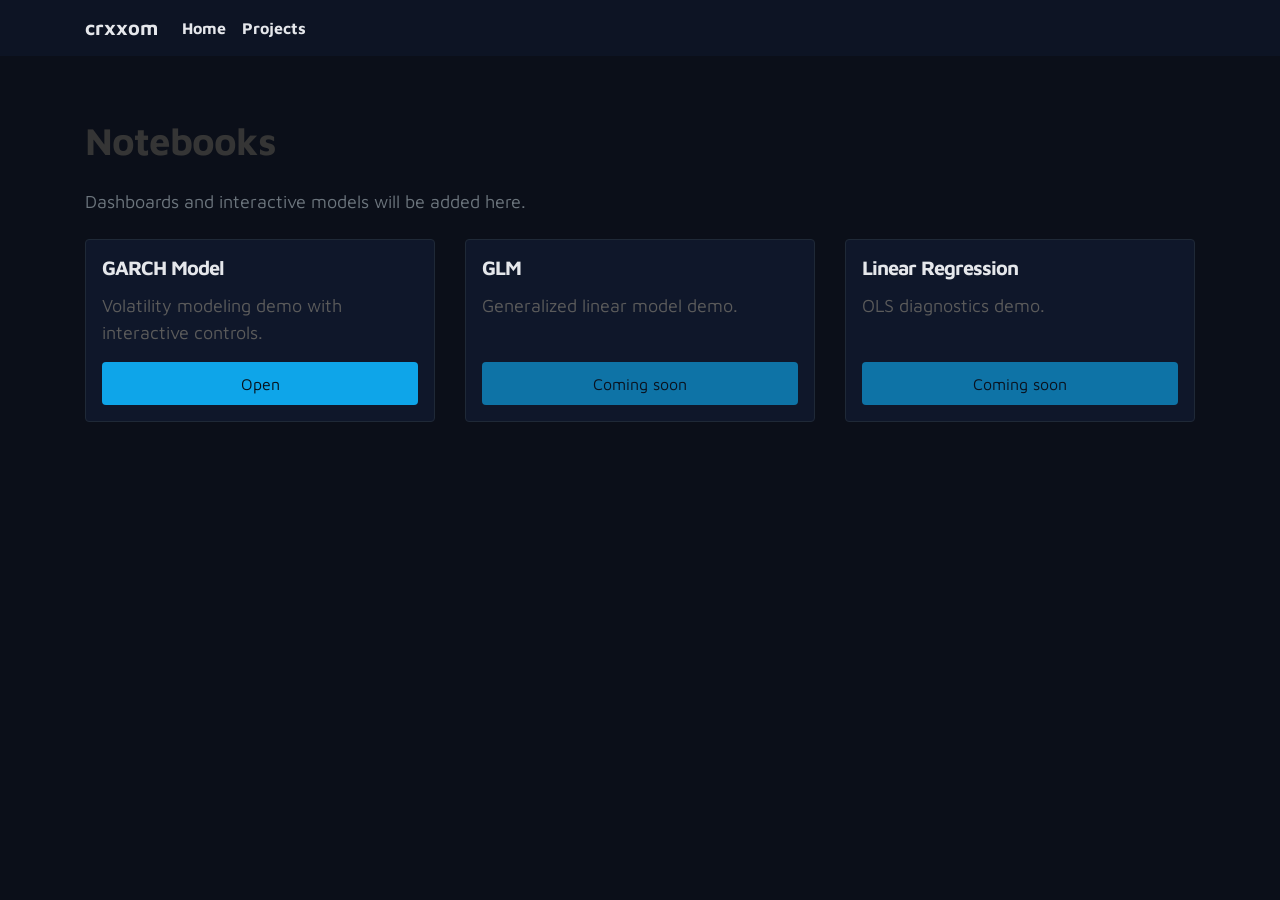
==== notebooks.html @ f7be53cf "update" ====
<!doctype html>
<html lang="en">
  <head>
    <meta charset="utf-8" />
    <meta name="viewport" content="width=device-width, initial-scale=1" />
    <title>Notebooks — Jadon</title>
    <link rel="stylesheet" href="./css/bootstrap.min.css" />
    <link rel="stylesheet" href="./css/unicons.css" />
    <link rel="stylesheet" href="./css/tooplate-style.css" />
    <style>
      :root { --accent: #0ea5e9; --space-1: .75rem; --space-2: 1.25rem; --space-3: 2rem; }
      body { background: #0b0f19; color: #e5e7eb; }
      .navbar { background: rgba(15, 23, 42, 0.7); backdrop-filter: blur(8px); }
      .nav-link, .navbar-brand { color: #e5e7eb !important; }
      .nav-link:hover { color: var(--accent) !important; }
      .btn-accent { background: var(--accent); color: #081018; border: 0; }
      .btn-accent:hover { background: #0284c7; color: #e5e7eb; }
      .btn { padding: 0.6rem 1.1rem; }
      .btn + .btn { margin-left: var(--space-1); }
      .hero { padding: 7rem 0 4rem; }
      .section { padding: 3rem 0; }
      .card { background: #0f172a; border: 1px solid #1f2937; }
      a { text-decoration: none; }
    </style>
  </head>
  <body>
    <nav class="navbar navbar-expand-lg fixed-top">
      <div class="container">
        <a class="navbar-brand" href="./index.html">crxxom</a>
        <button class="navbar-toggler" type="button" data-bs-toggle="collapse" data-bs-target="#nav">
          <span class="navbar-toggler-icon"></span>
        </button>
        <div class="collapse navbar-collapse" id="nav">
          <ul class="navbar-nav ms-auto">
            <li class="nav-item"><a class="nav-link" href="./index.html">Home</a></li>
            <li class="nav-item"><a class="nav-link" href="./projects.html">Projects</a></li>
            <!-- <li class="nav-item"><a class="nav-link" href="./notebooks.html">Notebooks</a></li> -->
          </ul>
        </div>
      </div>
    </nav>

    <main class="container">
      <section class="hero section">
        <h2 class="fw-semibold mb-4">Notebooks</h2>
        <p class="text-secondary mb-4">Dashboards and interactive models will be added here.</p>
        <div class="row g-5">
          <div class="col-12 col-md-6 col-lg-4">
            <div class="card h-100 p-3 d-flex flex-column">
              <h5 class="card-title">GARCH Model</h5>
              <p class="card-text">Volatility modeling demo with interactive controls.</p>
              <a class="btn btn-accent mt-auto" href="./notebooks/garch.html">Open</a>
            </div>
          </div>
          <div class="col-12 col-md-6 col-lg-4">
            <div class="card h-100 p-3 d-flex flex-column">
              <h5 class="card-title">GLM</h5>
              <p class="card-text">Generalized linear model demo.</p>
              <a class="btn btn-accent mt-auto disabled" href="#" tabindex="-1" aria-disabled="true">Coming soon</a>
            </div>
          </div>
          <div class="col-12 col-md-6 col-lg-4">
            <div class="card h-100 p-3 d-flex flex-column">
              <h5 class="card-title">Linear Regression</h5>
              <p class="card-text">OLS diagnostics demo.</p>
              <a class="btn btn-accent mt-auto disabled" href="#" tabindex="-1" aria-disabled="true">Coming soon</a>
            </div>
          </div>
        </div>
      </section>
    </main>

    <!-- <footer class="py-4 mt-5" style="color:#9ca3af;border-top:1px solid #1f2937;">
      <div class="container d-flex justify-content-between align-items-center">
        <span>© 2026</span>
        <div class="d-flex" style="gap:.75rem;">
          <a href="https://github.com/crxxom" target="_blank" class="text-secondary">GitHub</a>
          <a href="https://www.kaggle.com/crxxom" target="_blank" class="text-secondary">Kaggle</a>
          <a href="https://www.linkedin.com/in/jadon-ng-848a48263/" target="_blank" class="text-secondary">LinkedIn</a>
        </div>
      </div>
    </footer> -->

    <script src="./js/jquery-3.3.1.min.js"></script>
    <script src="./js/bootstrap.min.js"></script>
  </body>
  </html>
---- css/unicons.css ----
@font-face {
  font-family: 'unicons';
  src: url('../font/unicons.eot?42479262');
  src: url('../font/unicons.eot?42479262#iefix') format('embedded-opentype'),
       url('../font/unicons.woff2?42479262') format('woff2'),
       url('../font/unicons.woff?42479262') format('woff'),
       url('../font/unicons.ttf?42479262') format('truetype'),
       url('../font/unicons.svg?42479262#unicons') format('svg');
  font-weight: normal;
  font-style: normal;
}
/* Chrome hack: SVG is rendered more smooth in Windozze. 100% magic, uncomment if you need it. */
/* Note, that will break hinting! In other OS-es font will be not as sharp as it could be */
/*
@media screen and (-webkit-min-device-pixel-ratio:0) {
  @font-face {
    font-family: 'unicons';
    src: url('../font/unicons.svg?42479262#unicons') format('svg');
  }
}
*/
 
 [class^="uil-"]:before, [class*=" uil-"]:before {
  font-family: "unicons";
  font-style: normal;
  font-weight: normal;
  speak: none;
 
  display: inline-block;
  text-decoration: inherit;
  width: 1em;
  margin-right: .2em;
  text-align: center;
  /* opacity: .8; */
 
  /* For safety - reset parent styles, that can break glyph codes*/
  font-variant: normal;
  text-transform: none;
 
  /* fix buttons height, for twitter bootstrap */
  line-height: 1em;
 
  /* Animation center compensation - margins should be symmetric */
  /* remove if not needed */
  margin-left: .2em;
 
  /* you can be more comfortable with increased icons size */
  /* font-size: 120%; */
 
  /* Font smoothing. That was taken from TWBS */
  -webkit-font-smoothing: antialiased;
  -moz-osx-font-smoothing: grayscale;
 
  /* Uncomment for 3D effect */
  /* text-shadow: 1px 1px 1px rgba(127, 127, 127, 0.3); */
}
 
.uil-abacus:before { content: '\e800'; } /* '' */
.uil-accessible-icon-alt:before { content: '\e801'; } /* '' */
.uil-adjust-alt:before { content: '\e802'; } /* '' */
.uil-adjust-circle:before { content: '\e803'; } /* '' */
.uil-adjust-half:before { content: '\e804'; } /* '' */
.uil-adjust:before { content: '\e805'; } /* '' */
.uil-airplay:before { content: '\e806'; } /* '' */
.uil-align-alt:before { content: '\e807'; } /* '' */
.uil-align-center-alt:before { content: '\e808'; } /* '' */
.uil-align-center-h:before { content: '\e809'; } /* '' */
.uil-align-center-justify:before { content: '\e80a'; } /* '' */
.uil-align-center-v:before { content: '\e80b'; } /* '' */
.uil-align-center:before { content: '\e80c'; } /* '' */
.uil-align-justify:before { content: '\e80d'; } /* '' */
.uil-align-left-justify:before { content: '\e80e'; } /* '' */
.uil-align-left:before { content: '\e80f'; } /* '' */
.uil-align-letter-right:before { content: '\e810'; } /* '' */
.uil-align-right-justify:before { content: '\e811'; } /* '' */
.uil-align-right:before { content: '\e812'; } /* '' */
.uil-align:before { content: '\e813'; } /* '' */
.uil-ambulance:before { content: '\e814'; } /* '' */
.uil-analysis:before { content: '\e815'; } /* '' */
.uil-analytics:before { content: '\e816'; } /* '' */
.uil-anchor:before { content: '\e817'; } /* '' */
.uil-android-phone-slash:before { content: '\e818'; } /* '' */
.uil-angle-double-down:before { content: '\e819'; } /* '' */
.uil-angle-double-left:before { content: '\e81a'; } /* '' */
.uil-angle-double-right:before { content: '\e81b'; } /* '' */
.uil-angle-double-up:before { content: '\e81c'; } /* '' */
.uil-angle-down:before { content: '\e81d'; } /* '' */
.uil-angle-left:before { content: '\e81e'; } /* '' */
.uil-angle-right-b:before { content: '\e81f'; } /* '' */
.uil-angle-right:before { content: '\e820'; } /* '' */
.uil-angle-up:before { content: '\e821'; } /* '' */
.uil-annoyed-alt:before { content: '\e822'; } /* '' */
.uil-annoyed:before { content: '\e823'; } /* '' */
.uil-apps:before { content: '\e824'; } /* '' */
.uil-archive-alt:before { content: '\e825'; } /* '' */
.uil-archive:before { content: '\e826'; } /* '' */
.uil-arrow-break:before { content: '\e827'; } /* '' */
.uil-arrow-circle-down:before { content: '\e828'; } /* '' */
.uil-arrow-circle-left:before { content: '\e829'; } /* '' */
.uil-arrow-circle-right:before { content: '\e82a'; } /* '' */
.uil-arrow-circle-up:before { content: '\e82b'; } /* '' */
.uil-arrow-compress-h:before { content: '\e82c'; } /* '' */
.uil-arrow-down-left:before { content: '\e82d'; } /* '' */
.uil-arrow-down-right:before { content: '\e82e'; } /* '' */
.uil-arrow-down:before { content: '\e82f'; } /* '' */
.uil-arrow-from-right:before { content: '\e830'; } /* '' */
.uil-arrow-from-top:before { content: '\e831'; } /* '' */
.uil-arrow-growth:before { content: '\e832'; } /* '' */
.uil-arrow-left:before { content: '\e833'; } /* '' */
.uil-arrow-random:before { content: '\e834'; } /* '' */
.uil-arrow-resize-diagonal:before { content: '\e835'; } /* '' */
.uil-arrow-right:before { content: '\e836'; } /* '' */
.uil-arrow-to-bottom:before { content: '\e837'; } /* '' */
.uil-arrow-to-right:before { content: '\e838'; } /* '' */
.uil-arrow-up-left:before { content: '\e839'; } /* '' */
.uil-arrow-up-right:before { content: '\e83a'; } /* '' */
.uil-arrow-up:before { content: '\e83b'; } /* '' */
.uil-arrows-h-alt:before { content: '\e83c'; } /* '' */
.uil-arrows-h:before { content: '\e83d'; } /* '' */
.uil-arrows-left-down:before { content: '\e83e'; } /* '' */
.uil-arrows-maximize:before { content: '\e83f'; } /* '' */
.uil-arrows-merge:before { content: '\e840'; } /* '' */
.uil-arrows-resize-h:before { content: '\e841'; } /* '' */
.uil-arrows-resize-v:before { content: '\e842'; } /* '' */
.uil-arrows-resize:before { content: '\e843'; } /* '' */
.uil-arrows-right-down:before { content: '\e844'; } /* '' */
.uil-arrows-shrink-h:before { content: '\e845'; } /* '' */
.uil-arrows-shrink-v:before { content: '\e846'; } /* '' */
.uil-arrows-up-right:before { content: '\e847'; } /* '' */
.uil-arrows-v-alt:before { content: '\e848'; } /* '' */
.uil-arrows-v:before { content: '\e849'; } /* '' */
.uil-at:before { content: '\e84a'; } /* '' */
.uil-atm-card:before { content: '\e84b'; } /* '' */
.uil-atom:before { content: '\e84c'; } /* '' */
.uil-auto-flash:before { content: '\e84d'; } /* '' */
.uil-award-alt:before { content: '\e84e'; } /* '' */
.uil-award:before { content: '\e84f'; } /* '' */
.uil-baby-carriage:before { content: '\e850'; } /* '' */
.uil-backpack:before { content: '\e851'; } /* '' */
.uil-backspace:before { content: '\e852'; } /* '' */
.uil-backward:before { content: '\e853'; } /* '' */
.uil-bag-alt:before { content: '\e854'; } /* '' */
.uil-bag-slash:before { content: '\e855'; } /* '' */
.uil-bag:before { content: '\e856'; } /* '' */
.uil-ball:before { content: '\e857'; } /* '' */
.uil-ban:before { content: '\e858'; } /* '' */
.uil-bars:before { content: '\e859'; } /* '' */
.uil-basketball-hoop:before { content: '\e85a'; } /* '' */
.uil-basketball:before { content: '\e85b'; } /* '' */
.uil-battery-bolt:before { content: '\e85c'; } /* '' */
.uil-battery-empty:before { content: '\e85d'; } /* '' */
.uil-bed-double:before { content: '\e85e'; } /* '' */
.uil-bed:before { content: '\e85f'; } /* '' */
.uil-bell-school:before { content: '\e860'; } /* '' */
.uil-bell-slash:before { content: '\e861'; } /* '' */
.uil-bill:before { content: '\e862'; } /* '' */
.uil-bitcoin-circle:before { content: '\e863'; } /* '' */
.uil-bitcoin:before { content: '\e864'; } /* '' */
.uil-bluetooth-b:before { content: '\e865'; } /* '' */
.uil-bolt-alt:before { content: '\e866'; } /* '' */
.uil-bolt-slash:before { content: '\e867'; } /* '' */
.uil-bolt:before { content: '\e868'; } /* '' */
.uil-book-alt:before { content: '\e869'; } /* '' */
.uil-book-medical:before { content: '\e86a'; } /* '' */
.uil-book-open:before { content: '\e86b'; } /* '' */
.uil-book-reader:before { content: '\e86c'; } /* '' */
.uil-book:before { content: '\e86d'; } /* '' */
.uil-bookmark-full:before { content: '\e86e'; } /* '' */
.uil-bookmark:before { content: '\e86f'; } /* '' */
.uil-books:before { content: '\e870'; } /* '' */
.uil-boombox:before { content: '\e871'; } /* '' */
.uil-border-alt:before { content: '\e872'; } /* '' */
.uil-border-bottom:before { content: '\e873'; } /* '' */
.uil-border-clear:before { content: '\e874'; } /* '' */
.uil-border-horizontal:before { content: '\e875'; } /* '' */
.uil-border-inner:before { content: '\e876'; } /* '' */
.uil-border-left:before { content: '\e877'; } /* '' */
.uil-border-out:before { content: '\e878'; } /* '' */
.uil-border-right:before { content: '\e879'; } /* '' */
.uil-border-top:before { content: '\e87a'; } /* '' */
.uil-border-vertical:before { content: '\e87b'; } /* '' */
.uil-box:before { content: '\e87c'; } /* '' */
.uil-briefcase-alt:before { content: '\e87d'; } /* '' */
.uil-briefcase:before { content: '\e87e'; } /* '' */
.uil-bright:before { content: '\e87f'; } /* '' */
.uil-brightness-empty:before { content: '\e880'; } /* '' */
.uil-brightness-half:before { content: '\e881'; } /* '' */
.uil-brightness-low:before { content: '\e882'; } /* '' */
.uil-brightness-minus:before { content: '\e883'; } /* '' */
.uil-brightness-plus:before { content: '\e884'; } /* '' */
.uil-brightness:before { content: '\e885'; } /* '' */
.uil-bring-bottom:before { content: '\e886'; } /* '' */
.uil-bring-front:before { content: '\e887'; } /* '' */
.uil-brush-alt:before { content: '\e888'; } /* '' */
.uil-bug:before { content: '\e889'; } /* '' */
.uil-building:before { content: '\e88a'; } /* '' */
.uil-bullseye:before { content: '\e88b'; } /* '' */
.uil-bus-alt:before { content: '\e88c'; } /* '' */
.uil-bus-school:before { content: '\e88d'; } /* '' */
.uil-bus:before { content: '\e88e'; } /* '' */
.uil-calcualtor:before { content: '\e88f'; } /* '' */
.uil-calculator-alt:before { content: '\e890'; } /* '' */
.uil-calendar-alt:before { content: '\e891'; } /* '' */
.uil-calendar-slash:before { content: '\e892'; } /* '' */
.uil-calender:before { content: '\e893'; } /* '' */
.uil-calling:before { content: '\e894'; } /* '' */
.uil-camera-plus:before { content: '\e895'; } /* '' */
.uil-camera-slash:before { content: '\e896'; } /* '' */
.uil-camera:before { content: '\e897'; } /* '' */
.uil-cancel:before { content: '\e898'; } /* '' */
.uil-capsule:before { content: '\e899'; } /* '' */
.uil-capture:before { content: '\e89a'; } /* '' */
.uil-car-sideview:before { content: '\e89b'; } /* '' */
.uil-car-slash:before { content: '\e89c'; } /* '' */
.uil-car-wash:before { content: '\e89d'; } /* '' */
.uil-car:before { content: '\e89e'; } /* '' */
.uil-card-atm:before { content: '\e89f'; } /* '' */
.uil-caret-right:before { content: '\e8a0'; } /* '' */
.uil-cart:before { content: '\e8a1'; } /* '' */
.uil-cell:before { content: '\e8a2'; } /* '' */
.uil-celsius:before { content: '\e8a3'; } /* '' */
.uil-chart-bar-alt:before { content: '\e8a4'; } /* '' */
.uil-chart-bar:before { content: '\e8a5'; } /* '' */
.uil-chart-down:before { content: '\e8a6'; } /* '' */
.uil-chart-growth-alt:before { content: '\e8a7'; } /* '' */
.uil-chart-growth:before { content: '\e8a8'; } /* '' */
.uil-chart-line:before { content: '\e8a9'; } /* '' */
.uil-chart-pie-alt:before { content: '\e8aa'; } /* '' */
.uil-chart-pie:before { content: '\e8ab'; } /* '' */
.uil-chart:before { content: '\e8ac'; } /* '' */
.uil-chat-bubble-user:before { content: '\e8ad'; } /* '' */
.uil-chat-info:before { content: '\e8ae'; } /* '' */
.uil-chat:before { content: '\e8af'; } /* '' */
.uil-check-circle:before { content: '\e8b0'; } /* '' */
.uil-check-square:before { content: '\e8b1'; } /* '' */
.uil-check:before { content: '\e8b2'; } /* '' */
.uil-circle-layer:before { content: '\e8b3'; } /* '' */
.uil-circle:before { content: '\e8b4'; } /* '' */
.uil-circuit:before { content: '\e8b5'; } /* '' */
.uil-clapper-board:before { content: '\e8b6'; } /* '' */
.uil-clipboard-alt:before { content: '\e8b7'; } /* '' */
.uil-clipboard-blank:before { content: '\e8b8'; } /* '' */
.uil-clipboard-notes:before { content: '\e8b9'; } /* '' */
.uil-clipboard:before { content: '\e8ba'; } /* '' */
.uil-clock-eight:before { content: '\e8bb'; } /* '' */
.uil-clock-five:before { content: '\e8bc'; } /* '' */
.uil-clock-nine:before { content: '\e8bd'; } /* '' */
.uil-clock-seven:before { content: '\e8be'; } /* '' */
.uil-clock-ten:before { content: '\e8bf'; } /* '' */
.uil-clock-three:before { content: '\e8c0'; } /* '' */
.uil-clock-two:before { content: '\e8c1'; } /* '' */
.uil-clock:before { content: '\e8c2'; } /* '' */
.uil-closed-captioning:before { content: '\e8c3'; } /* '' */
.uil-cloud-block:before { content: '\e8c4'; } /* '' */
.uil-cloud-bookmark:before { content: '\e8c5'; } /* '' */
.uil-cloud-check:before { content: '\e8c6'; } /* '' */
.uil-cloud-computing:before { content: '\e8c7'; } /* '' */
.uil-cloud-data-connection:before { content: '\e8c8'; } /* '' */
.uil-cloud-database-tree:before { content: '\e8c9'; } /* '' */
.uil-cloud-download:before { content: '\e8ca'; } /* '' */
.uil-cloud-drizzle:before { content: '\e8cb'; } /* '' */
.uil-cloud-exclamation:before { content: '\e8cc'; } /* '' */
.uil-cloud-hail:before { content: '\e8cd'; } /* '' */
.uil-cloud-heart:before { content: '\e8ce'; } /* '' */
.uil-cloud-info:before { content: '\e8cf'; } /* '' */
.uil-cloud-lock:before { content: '\e8d0'; } /* '' */
.uil-cloud-meatball:before { content: '\e8d1'; } /* '' */
.uil-cloud-moon-hail:before { content: '\e8d2'; } /* '' */
.uil-cloud-moon-meatball:before { content: '\e8d3'; } /* '' */
.uil-cloud-moon-rain:before { content: '\e8d4'; } /* '' */
.uil-cloud-moon-showers:before { content: '\e8d5'; } /* '' */
.uil-cloud-moon:before { content: '\e8d6'; } /* '' */
.uil-cloud-question:before { content: '\e8d7'; } /* '' */
.uil-cloud-rain-sun:before { content: '\e8d8'; } /* '' */
.uil-cloud-rain:before { content: '\e8d9'; } /* '' */
.uil-cloud-redo:before { content: '\e8da'; } /* '' */
.uil-cloud-set:before { content: '\e8db'; } /* '' */
.uil-cloud-share:before { content: '\e8dc'; } /* '' */
.uil-cloud-shield:before { content: '\e8dd'; } /* '' */
.uil-cloud-showers-alt:before { content: '\e8de'; } /* '' */
.uil-cloud-showers-heavy:before { content: '\e8df'; } /* '' */
.uil-cloud-showers:before { content: '\e8e0'; } /* '' */
.uil-cloud-slash:before { content: '\e8e1'; } /* '' */
.uil-cloud-sun-hail:before { content: '\e8e2'; } /* '' */
.uil-cloud-sun-meatball:before { content: '\e8e3'; } /* '' */
.uil-cloud-sun-rain-alt:before { content: '\e8e4'; } /* '' */
.uil-cloud-sun-rain:before { content: '\e8e5'; } /* '' */
.uil-cloud-sun-tear:before { content: '\e8e6'; } /* '' */
.uil-cloud-sun:before { content: '\e8e7'; } /* '' */
.uil-cloud-times:before { content: '\e8e8'; } /* '' */
.uil-cloud-unlock:before { content: '\e8e9'; } /* '' */
.uil-cloud-upload:before { content: '\e8ea'; } /* '' */
.uil-cloud-wifi:before { content: '\e8eb'; } /* '' */
.uil-cloud-wind:before { content: '\e8ec'; } /* '' */
.uil-cloud:before { content: '\e8ed'; } /* '' */
.uil-clouds:before { content: '\e8ee'; } /* '' */
.uil-club:before { content: '\e8ef'; } /* '' */
.uil-code:before { content: '\e8f0'; } /* '' */
.uil-coffee:before { content: '\e8f1'; } /* '' */
.uil-cog:before { content: '\e8f2'; } /* '' */
.uil-coins:before { content: '\e8f3'; } /* '' */
.uil-columns:before { content: '\e8f4'; } /* '' */
.uil-comment-alt-block:before { content: '\e8f5'; } /* '' */
.uil-comment-alt-chart-lines:before { content: '\e8f6'; } /* '' */
.uil-comment-alt-check:before { content: '\e8f7'; } /* '' */
.uil-comment-alt-dots:before { content: '\e8f8'; } /* '' */
.uil-comment-alt-download:before { content: '\e8f9'; } /* '' */
.uil-comment-alt-edit:before { content: '\e8fa'; } /* '' */
.uil-comment-alt-exclamation:before { content: '\e8fb'; } /* '' */
.uil-comment-alt-heart:before { content: '\e8fc'; } /* '' */
.uil-comment-alt-image:before { content: '\e8fd'; } /* '' */
.uil-comment-alt-info:before { content: '\e8fe'; } /* '' */
.uil-comment-alt-lines:before { content: '\e8ff'; } /* '' */
.uil-comment-alt-lock:before { content: '\e900'; } /* '' */
.uil-comment-alt-medical:before { content: '\e901'; } /* '' */
.uil-comment-alt-message:before { content: '\e902'; } /* '' */
.uil-comment-alt-notes:before { content: '\e903'; } /* '' */
.uil-comment-alt-plus:before { content: '\e904'; } /* '' */
.uil-comment-alt-question:before { content: '\e905'; } /* '' */
.uil-comment-alt-redo:before { content: '\e906'; } /* '' */
.uil-comment-alt-search:before { content: '\e907'; } /* '' */
.uil-comment-alt-share:before { content: '\e908'; } /* '' */
.uil-comment-alt-shield:before { content: '\e909'; } /* '' */
.uil-comment-alt-upload:before { content: '\e90a'; } /* '' */
.uil-comment-alt-verify:before { content: '\e90b'; } /* '' */
.uil-comment-alt:before { content: '\e90c'; } /* '' */
.uil-comment-block:before { content: '\e90d'; } /* '' */
.uil-comment-chart-line:before { content: '\e90e'; } /* '' */
.uil-comment-check:before { content: '\e90f'; } /* '' */
.uil-comment-dots:before { content: '\e910'; } /* '' */
.uil-comment-download:before { content: '\e911'; } /* '' */
.uil-comment-edit:before { content: '\e912'; } /* '' */
.uil-comment-exclamation:before { content: '\e913'; } /* '' */
.uil-comment-heart:before { content: '\e914'; } /* '' */
.uil-comment-image:before { content: '\e915'; } /* '' */
.uil-comment-info-alt:before { content: '\e916'; } /* '' */
.uil-comment-info:before { content: '\e917'; } /* '' */
.uil-comment-lines:before { content: '\e918'; } /* '' */
.uil-comment-lock:before { content: '\e919'; } /* '' */
.uil-comment-medical:before { content: '\e91a'; } /* '' */
.uil-comment-message:before { content: '\e91b'; } /* '' */
.uil-comment-notes:before { content: '\e91c'; } /* '' */
.uil-comment-plus:before { content: '\e91d'; } /* '' */
.uil-comment-question:before { content: '\e91e'; } /* '' */
.uil-comment-redo:before { content: '\e91f'; } /* '' */
.uil-comment-search:before { content: '\e920'; } /* '' */
.uil-comment-share:before { content: '\e921'; } /* '' */
.uil-comment-shield:before { content: '\e922'; } /* '' */
.uil-comment-slash:before { content: '\e923'; } /* '' */
.uil-comment-upload:before { content: '\e924'; } /* '' */
.uil-comment-verify:before { content: '\e925'; } /* '' */
.uil-comment:before { content: '\e926'; } /* '' */
.uil-comments-alt:before { content: '\e927'; } /* '' */
.uil-comments:before { content: '\e928'; } /* '' */
.uil-commnet-alt-slash:before { content: '\e929'; } /* '' */
.uil-compact-disc:before { content: '\e92a'; } /* '' */
.uil-compass:before { content: '\e92b'; } /* '' */
.uil-compress-alt-left:before { content: '\e92c'; } /* '' */
.uil-compress-alt:before { content: '\e92d'; } /* '' */
.uil-compress-arrows:before { content: '\e92e'; } /* '' */
.uil-compress-lines:before { content: '\e92f'; } /* '' */
.uil-compress-point:before { content: '\e930'; } /* '' */
.uil-compress-v:before { content: '\e931'; } /* '' */
.uil-compress:before { content: '\e932'; } /* '' */
.uil-computer-mouse:before { content: '\e933'; } /* '' */
.uil-confused:before { content: '\e934'; } /* '' */
.uil-constructor:before { content: '\e935'; } /* '' */
.uil-copy-alt:before { content: '\e936'; } /* '' */
.uil-copy-landscape:before { content: '\e937'; } /* '' */
.uil-copy:before { content: '\e938'; } /* '' */
.uil-copyright:before { content: '\e939'; } /* '' */
.uil-corner-down-left:before { content: '\e93a'; } /* '' */
.uil-corner-down-right-alt:before { content: '\e93b'; } /* '' */
.uil-corner-down-right:before { content: '\e93c'; } /* '' */
.uil-corner-left-down:before { content: '\e93d'; } /* '' */
.uil-corner-right-down:before { content: '\e93e'; } /* '' */
.uil-corner-up-left-alt:before { content: '\e93f'; } /* '' */
.uil-corner-up-left:before { content: '\e940'; } /* '' */
.uil-corner-up-right-alt:before { content: '\e941'; } /* '' */
.uil-corner-up-right:before { content: '\e942'; } /* '' */
.uil-creative-commons-pd-alt:before { content: '\e943'; } /* '' */
.uil-creative-commons-pd:before { content: '\e944'; } /* '' */
.uil-crockery:before { content: '\e945'; } /* '' */
.uil-crop-alt-rotate-left:before { content: '\e946'; } /* '' */
.uil-crop-alt-rotate-right:before { content: '\e947'; } /* '' */
.uil-crop-alt:before { content: '\e948'; } /* '' */
.uil-crosshair-alt:before { content: '\e949'; } /* '' */
.uil-crosshair:before { content: '\e94a'; } /* '' */
.uil-crosshairs:before { content: '\e94b'; } /* '' */
.uil-cube:before { content: '\e94c'; } /* '' */
.uil-data-sharing:before { content: '\e94d'; } /* '' */
.uil-database-alt:before { content: '\e94e'; } /* '' */
.uil-database:before { content: '\e94f'; } /* '' */
.uil-desert:before { content: '\e950'; } /* '' */
.uil-desktop-alt-slash:before { content: '\e951'; } /* '' */
.uil-desktop-alt:before { content: '\e952'; } /* '' */
.uil-desktop-cloud-alt:before { content: '\e953'; } /* '' */
.uil-desktop-slash:before { content: '\e954'; } /* '' */
.uil-desktop:before { content: '\e955'; } /* '' */
.uil-dialpad-alt:before { content: '\e956'; } /* '' */
.uil-dialpad:before { content: '\e957'; } /* '' */
.uil-diamond:before { content: '\e958'; } /* '' */
.uil-diary-alt:before { content: '\e959'; } /* '' */
.uil-diary:before { content: '\e95a'; } /* '' */
.uil-dice-five:before { content: '\e95b'; } /* '' */
.uil-dice-four:before { content: '\e95c'; } /* '' */
.uil-dice-one:before { content: '\e95d'; } /* '' */
.uil-dice-six:before { content: '\e95e'; } /* '' */
.uil-dice-three:before { content: '\e95f'; } /* '' */
.uil-dice-two:before { content: '\e960'; } /* '' */
.uil-direction:before { content: '\e961'; } /* '' */
.uil-directions:before { content: '\e962'; } /* '' */
.uil-dizzy-meh:before { content: '\e963'; } /* '' */
.uil-dna:before { content: '\e964'; } /* '' */
.uil-document-layout-center:before { content: '\e965'; } /* '' */
.uil-document-layout-left:before { content: '\e966'; } /* '' */
.uil-document-layout-right:before { content: '\e967'; } /* '' */
.uil-document:before { content: '\e968'; } /* '' */
.uil-dollar-alt:before { content: '\e969'; } /* '' */
.uil-dollar-sign-alt:before { content: '\e96a'; } /* '' */
.uil-dollar-sign:before { content: '\e96b'; } /* '' */
.uil-down-arrow:before { content: '\e96c'; } /* '' */
.uil-download-alt:before { content: '\e96d'; } /* '' */
.uil-dribbble:before { content: '\e96e'; } /* '' */
.uil-drill:before { content: '\e96f'; } /* '' */
.uil-dropbox:before { content: '\e970'; } /* '' */
.uil-dumbbell:before { content: '\e971'; } /* '' */
.uil-edit-alt:before { content: '\e972'; } /* '' */
.uil-edit:before { content: '\e973'; } /* '' */
.uil-ellipsis-h:before { content: '\e974'; } /* '' */
.uil-ellipsis-v:before { content: '\e975'; } /* '' */
.uil-emoji:before { content: '\e976'; } /* '' */
.uil-enter:before { content: '\e977'; } /* '' */
.uil-entry:before { content: '\e978'; } /* '' */
.uil-envelope-add:before { content: '\e979'; } /* '' */
.uil-envelope-alt:before { content: '\e97a'; } /* '' */
.uil-envelope-block:before { content: '\e97b'; } /* '' */
.uil-envelope-bookmark:before { content: '\e97c'; } /* '' */
.uil-envelope-check:before { content: '\e97d'; } /* '' */
.uil-envelope-download-alt:before { content: '\e97e'; } /* '' */
.uil-envelope-download:before { content: '\e97f'; } /* '' */
.uil-envelope-edit:before { content: '\e980'; } /* '' */
.uil-envelope-exclamation:before { content: '\e981'; } /* '' */
.uil-envelope-heart:before { content: '\e982'; } /* '' */
.uil-envelope-info:before { content: '\e983'; } /* '' */
.uil-envelope-lock:before { content: '\e984'; } /* '' */
.uil-envelope-minus:before { content: '\e985'; } /* '' */
.uil-envelope-open:before { content: '\e986'; } /* '' */
.uil-envelope-question:before { content: '\e987'; } /* '' */
.uil-envelope-receive:before { content: '\e988'; } /* '' */
.uil-envelope-redo:before { content: '\e989'; } /* '' */
.uil-envelope-search:before { content: '\e98a'; } /* '' */
.uil-envelope-send:before { content: '\e98b'; } /* '' */
.uil-envelope-share:before { content: '\e98c'; } /* '' */
.uil-envelope-shield:before { content: '\e98d'; } /* '' */
.uil-envelope-star:before { content: '\e98e'; } /* '' */
.uil-envelope-times:before { content: '\e98f'; } /* '' */
.uil-envelope-upload-alt:before { content: '\e990'; } /* '' */
.uil-envelope-upload:before { content: '\e991'; } /* '' */
.uil-envelope:before { content: '\e992'; } /* '' */
.uil-envelopes:before { content: '\e993'; } /* '' */
.uil-equal-circle:before { content: '\e994'; } /* '' */
.uil-euro-circle:before { content: '\e995'; } /* '' */
.uil-euro:before { content: '\e996'; } /* '' */
.uil-exchange-alt:before { content: '\e997'; } /* '' */
.uil-exchange:before { content: '\e998'; } /* '' */
.uil-exclamation-circle:before { content: '\e999'; } /* '' */
.uil-exclamation-octagon:before { content: '\e99a'; } /* '' */
.uil-exclamation-triangle:before { content: '\e99b'; } /* '' */
.uil-exclude:before { content: '\e99c'; } /* '' */
.uil-exit:before { content: '\e99d'; } /* '' */
.uil-expand-alt:before { content: '\e99e'; } /* '' */
.uil-expand-arrows-alt:before { content: '\e99f'; } /* '' */
.uil-expand-arrows:before { content: '\e9a0'; } /* '' */
.uil-expand-from-corner:before { content: '\e9a1'; } /* '' */
.uil-expand-left:before { content: '\e9a2'; } /* '' */
.uil-export:before { content: '\e9a3'; } /* '' */
.uil-exposure-alt:before { content: '\e9a4'; } /* '' */
.uil-exposure-increase:before { content: '\e9a5'; } /* '' */
.uil-external-link-alt:before { content: '\e9a6'; } /* '' */
.uil-eye-slash:before { content: '\e9a7'; } /* '' */
.uil-eye:before { content: '\e9a8'; } /* '' */
.uil-facebook:before { content: '\e9a9'; } /* '' */
.uil-fahrenheit:before { content: '\e9aa'; } /* '' */
.uil-fast-mail-alt:before { content: '\e9ab'; } /* '' */
.uil-fast-mail:before { content: '\e9ac'; } /* '' */
.uil-favorite:before { content: '\e9ad'; } /* '' */
.uil-feedback:before { content: '\e9ae'; } /* '' */
.uil-file-alt:before { content: '\e9af'; } /* '' */
.uil-file-blank:before { content: '\e9b0'; } /* '' */
.uil-file-block-alt:before { content: '\e9b1'; } /* '' */
.uil-file-bookmark-alt:before { content: '\e9b2'; } /* '' */
.uil-file-check-alt:before { content: '\e9b3'; } /* '' */
.uil-file-check:before { content: '\e9b4'; } /* '' */
.uil-file-contract-dollar:before { content: '\e9b5'; } /* '' */
.uil-file-copy-alt:before { content: '\e9b6'; } /* '' */
.uil-file-download-alt:before { content: '\e9b7'; } /* '' */
.uil-file-download:before { content: '\e9b8'; } /* '' */
.uil-file-edit-alt:before { content: '\e9b9'; } /* '' */
.uil-file-exclamation-alt:before { content: '\e9ba'; } /* '' */
.uil-file-exclamation:before { content: '\e9bb'; } /* '' */
.uil-file-heart:before { content: '\e9bc'; } /* '' */
.uil-file-info-alt:before { content: '\e9bd'; } /* '' */
.uil-file-landscape-alt:before { content: '\e9be'; } /* '' */
.uil-file-landscape:before { content: '\e9bf'; } /* '' */
.uil-file-lanscape-slash:before { content: '\e9c0'; } /* '' */
.uil-file-lock-alt:before { content: '\e9c1'; } /* '' */
.uil-file-medical-alt:before { content: '\e9c2'; } /* '' */
.uil-file-medical:before { content: '\e9c3'; } /* '' */
.uil-file-minus-alt:before { content: '\e9c4'; } /* '' */
.uil-file-minus:before { content: '\e9c5'; } /* '' */
.uil-file-network:before { content: '\e9c6'; } /* '' */
.uil-file-plus-alt:before { content: '\e9c7'; } /* '' */
.uil-file-plus:before { content: '\e9c8'; } /* '' */
.uil-file-question-alt:before { content: '\e9c9'; } /* '' */
.uil-file-question:before { content: '\e9ca'; } /* '' */
.uil-file-redo-alt:before { content: '\e9cb'; } /* '' */
.uil-file-search-alt:before { content: '\e9cc'; } /* '' */
.uil-file-share-alt:before { content: '\e9cd'; } /* '' */
.uil-file-shield-alt:before { content: '\e9ce'; } /* '' */
.uil-file-slash:before { content: '\e9cf'; } /* '' */
.uil-file-times-alt:before { content: '\e9d0'; } /* '' */
.uil-file-times:before { content: '\e9d1'; } /* '' */
.uil-file-upload-alt:before { content: '\e9d2'; } /* '' */
.uil-file-upload:before { content: '\e9d3'; } /* '' */
.uil-file:before { content: '\e9d4'; } /* '' */
.uil-files-landscapes-alt:before { content: '\e9d5'; } /* '' */
.uil-files-landscapes:before { content: '\e9d6'; } /* '' */
.uil-film:before { content: '\e9d7'; } /* '' */
.uil-filter-slash:before { content: '\e9d8'; } /* '' */
.uil-filter:before { content: '\e9d9'; } /* '' */
.uil-flask-potion:before { content: '\e9da'; } /* '' */
.uil-flask:before { content: '\e9db'; } /* '' */
.uil-flip-h-alt:before { content: '\e9dc'; } /* '' */
.uil-flip-h:before { content: '\e9dd'; } /* '' */
.uil-flip-v-alt:before { content: '\e9de'; } /* '' */
.uil-flip-v:before { content: '\e9df'; } /* '' */
.uil-flower:before { content: '\e9e0'; } /* '' */
.uil-focus-add:before { content: '\e9e1'; } /* '' */
.uil-focus-target:before { content: '\e9e2'; } /* '' */
.uil-focus:before { content: '\e9e3'; } /* '' */
.uil-folder-check:before { content: '\e9e4'; } /* '' */
.uil-folder-download:before { content: '\e9e5'; } /* '' */
.uil-folder-exclamation:before { content: '\e9e6'; } /* '' */
.uil-folder-heart:before { content: '\e9e7'; } /* '' */
.uil-folder-info:before { content: '\e9e8'; } /* '' */
.uil-folder-lock:before { content: '\e9e9'; } /* '' */
.uil-folder-medical:before { content: '\e9ea'; } /* '' */
.uil-folder-minus:before { content: '\e9eb'; } /* '' */
.uil-folder-network:before { content: '\e9ec'; } /* '' */
.uil-folder-plus:before { content: '\e9ed'; } /* '' */
.uil-folder-question:before { content: '\e9ee'; } /* '' */
.uil-folder-slash:before { content: '\e9ef'; } /* '' */
.uil-folder-times:before { content: '\e9f0'; } /* '' */
.uil-folder-upload:before { content: '\e9f1'; } /* '' */
.uil-folder:before { content: '\e9f2'; } /* '' */
.uil-food:before { content: '\e9f3'; } /* '' */
.uil-football-american:before { content: '\e9f4'; } /* '' */
.uil-football-ball:before { content: '\e9f5'; } /* '' */
.uil-football:before { content: '\e9f6'; } /* '' */
.uil-forecastcloud-moon-tear:before { content: '\e9f7'; } /* '' */
.uil-forwaded-call:before { content: '\e9f8'; } /* '' */
.uil-forward:before { content: '\e9f9'; } /* '' */
.uil-frown:before { content: '\e9fa'; } /* '' */
.uil-game-structure:before { content: '\e9fb'; } /* '' */
.uil-game:before { content: '\e9fc'; } /* '' */
.uil-gift:before { content: '\e9fd'; } /* '' */
.uil-glass-martini-alt-slash:before { content: '\e9fe'; } /* '' */
.uil-glass-martini-alt:before { content: '\e9ff'; } /* '' */
.uil-glass-martini:before { content: '\ea00'; } /* '' */
.uil-glass-tea:before { content: '\ea01'; } /* '' */
.uil-glass:before { content: '\ea02'; } /* '' */
.uil-globe:before { content: '\ea03'; } /* '' */
.uil-gold:before { content: '\ea04'; } /* '' */
.uil-google-drive:before { content: '\ea05'; } /* '' */
.uil-graduation-hat:before { content: '\ea06'; } /* '' */
.uil-graph-bar:before { content: '\ea07'; } /* '' */
.uil-grid:before { content: '\ea08'; } /* '' */
.uil-grids:before { content: '\ea09'; } /* '' */
.uil-grin-tongue-wink-alt:before { content: '\ea0a'; } /* '' */
.uil-grin-tongue-wink:before { content: '\ea0b'; } /* '' */
.uil-grin:before { content: '\ea0c'; } /* '' */
.uil-grip-horizontal-line:before { content: '\ea0d'; } /* '' */
.uil-hdd:before { content: '\ea0e'; } /* '' */
.uil-headphones-alt:before { content: '\ea0f'; } /* '' */
.uil-headphones:before { content: '\ea10'; } /* '' */
.uil-heart-alt:before { content: '\ea11'; } /* '' */
.uil-heart-medical:before { content: '\ea12'; } /* '' */
.uil-heart-rate:before { content: '\ea13'; } /* '' */
.uil-heart-sign:before { content: '\ea14'; } /* '' */
.uil-heart:before { content: '\ea15'; } /* '' */
.uil-heartbeat:before { content: '\ea16'; } /* '' */
.uil-history-alt:before { content: '\ea17'; } /* '' */
.uil-history:before { content: '\ea18'; } /* '' */
.uil-home-alt:before { content: '\ea19'; } /* '' */
.uil-home:before { content: '\ea1a'; } /* '' */
.uil-horizontal-align-center:before { content: '\ea1b'; } /* '' */
.uil-horizontal-align-left:before { content: '\ea1c'; } /* '' */
.uil-horizontal-align-right:before { content: '\ea1d'; } /* '' */
.uil-horizontal-distribution-center:before { content: '\ea1e'; } /* '' */
.uil-horizontal-distribution-left:before { content: '\ea1f'; } /* '' */
.uil-horizontal-distribution-right:before { content: '\ea20'; } /* '' */
.uil-hunting:before { content: '\ea21'; } /* '' */
.uil-image-alt-slash:before { content: '\ea22'; } /* '' */
.uil-image-block:before { content: '\ea23'; } /* '' */
.uil-image-broken:before { content: '\ea24'; } /* '' */
.uil-image-check:before { content: '\ea25'; } /* '' */
.uil-image-download:before { content: '\ea26'; } /* '' */
.uil-image-edit:before { content: '\ea27'; } /* '' */
.uil-image-lock:before { content: '\ea28'; } /* '' */
.uil-image-minus:before { content: '\ea29'; } /* '' */
.uil-image-plus:before { content: '\ea2a'; } /* '' */
.uil-image-question:before { content: '\ea2b'; } /* '' */
.uil-image-redo:before { content: '\ea2c'; } /* '' */
.uil-image-resize-landscape:before { content: '\ea2d'; } /* '' */
.uil-image-resize-square:before { content: '\ea2e'; } /* '' */
.uil-image-search:before { content: '\ea2f'; } /* '' */
.uil-image-share:before { content: '\ea30'; } /* '' */
.uil-image-shield:before { content: '\ea31'; } /* '' */
.uil-image-slash:before { content: '\ea32'; } /* '' */
.uil-image-times:before { content: '\ea33'; } /* '' */
.uil-image-upload:before { content: '\ea34'; } /* '' */
.uil-image-v:before { content: '\ea35'; } /* '' */
.uil-image:before { content: '\ea36'; } /* '' */
.uil-images:before { content: '\ea37'; } /* '' */
.uil-incoming-call:before { content: '\ea38'; } /* '' */
.uil-info-circle:before { content: '\ea39'; } /* '' */
.uil-instagram:before { content: '\ea3a'; } /* '' */
.uil-invoice:before { content: '\ea3b'; } /* '' */
.uil-jackhammer:before { content: '\ea3c'; } /* '' */
.uil-kayak:before { content: '\ea3d'; } /* '' */
.uil-key-skeleton-alt:before { content: '\ea3e'; } /* '' */
.uil-key-skeleton:before { content: '\ea3f'; } /* '' */
.uil-keyboard-alt:before { content: '\ea40'; } /* '' */
.uil-keyboard-hide:before { content: '\ea41'; } /* '' */
.uil-keyboard-show:before { content: '\ea42'; } /* '' */
.uil-keyboard:before { content: '\ea43'; } /* '' */
.uil-keyhole-circle:before { content: '\ea44'; } /* '' */
.uil-keyhole-square-full:before { content: '\ea45'; } /* '' */
.uil-keyhole-square:before { content: '\ea46'; } /* '' */
.uil-kid:before { content: '\ea47'; } /* '' */
.uil-label-alt:before { content: '\ea48'; } /* '' */
.uil-label:before { content: '\ea49'; } /* '' */
.uil-lamp:before { content: '\ea4a'; } /* '' */
.uil-laptop-cloud:before { content: '\ea4b'; } /* '' */
.uil-laptop:before { content: '\ea4c'; } /* '' */
.uil-laughing:before { content: '\ea4d'; } /* '' */
.uil-layer-group-slash:before { content: '\ea4e'; } /* '' */
.uil-layer-group:before { content: '\ea4f'; } /* '' */
.uil-layers-alt:before { content: '\ea50'; } /* '' */
.uil-layers-slash:before { content: '\ea51'; } /* '' */
.uil-layers:before { content: '\ea52'; } /* '' */
.uil-left-arrow-from-left:before { content: '\ea53'; } /* '' */
.uil-left-arrow-to-left:before { content: '\ea54'; } /* '' */
.uil-left-indent-alt:before { content: '\ea55'; } /* '' */
.uil-left-indent:before { content: '\ea56'; } /* '' */
.uil-life-ring:before { content: '\ea57'; } /* '' */
.uil-lightbulb-alt:before { content: '\ea58'; } /* '' */
.uil-lightbulb:before { content: '\ea59'; } /* '' */
.uil-line-alt:before { content: '\ea5a'; } /* '' */
.uil-line-spacing:before { content: '\ea5b'; } /* '' */
.uil-link-alt:before { content: '\ea5c'; } /* '' */
.uil-link-broken:before { content: '\ea5d'; } /* '' */
.uil-link-h:before { content: '\ea5e'; } /* '' */
.uil-link:before { content: '\ea5f'; } /* '' */
.uil-list-ui-alt:before { content: '\ea60'; } /* '' */
.uil-list-ul:before { content: '\ea61'; } /* '' */
.uil-location-arrow-alt:before { content: '\ea62'; } /* '' */
.uil-location-arrow:before { content: '\ea63'; } /* '' */
.uil-location-pin-alt:before { content: '\ea64'; } /* '' */
.uil-location-point:before { content: '\ea65'; } /* '' */
.uil-location:before { content: '\ea66'; } /* '' */
.uil-lock-access:before { content: '\ea67'; } /* '' */
.uil-lock-alt:before { content: '\ea68'; } /* '' */
.uil-lock-open-alt:before { content: '\ea69'; } /* '' */
.uil-lock-slash:before { content: '\ea6a'; } /* '' */
.uil-lock:before { content: '\ea6b'; } /* '' */
.uil-mailbox-alt:before { content: '\ea6c'; } /* '' */
.uil-mailbox:before { content: '\ea6d'; } /* '' */
.uil-map-marker-alt:before { content: '\ea6e'; } /* '' */
.uil-map-marker-edit:before { content: '\ea6f'; } /* '' */
.uil-map-marker-info:before { content: '\ea70'; } /* '' */
.uil-map-marker-minus:before { content: '\ea71'; } /* '' */
.uil-map-marker-plus:before { content: '\ea72'; } /* '' */
.uil-map-marker-question:before { content: '\ea73'; } /* '' */
.uil-map-marker-shield:before { content: '\ea74'; } /* '' */
.uil-map-marker-slash:before { content: '\ea75'; } /* '' */
.uil-map-marker:before { content: '\ea76'; } /* '' */
.uil-map-pin-alt:before { content: '\ea77'; } /* '' */
.uil-map-pin:before { content: '\ea78'; } /* '' */
.uil-map:before { content: '\ea79'; } /* '' */
.uil-mars:before { content: '\ea7a'; } /* '' */
.uil-maximize-left:before { content: '\ea7b'; } /* '' */
.uil-medal:before { content: '\ea7c'; } /* '' */
.uil-medical-drip:before { content: '\ea7d'; } /* '' */
.uil-medical-square-full:before { content: '\ea7e'; } /* '' */
.uil-medical-square:before { content: '\ea7f'; } /* '' */
.uil-medical:before { content: '\ea80'; } /* '' */
.uil-medkit:before { content: '\ea81'; } /* '' */
.uil-meeting-board:before { content: '\ea82'; } /* '' */
.uil-meh-alt:before { content: '\ea83'; } /* '' */
.uil-meh-closed-eye:before { content: '\ea84'; } /* '' */
.uil-meh:before { content: '\ea85'; } /* '' */
.uil-message:before { content: '\ea86'; } /* '' */
.uil-microphone-slash:before { content: '\ea87'; } /* '' */
.uil-microphone:before { content: '\ea88'; } /* '' */
.uil-minus-circle:before { content: '\ea89'; } /* '' */
.uil-minus-path:before { content: '\ea8a'; } /* '' */
.uil-minus-square-full:before { content: '\ea8b'; } /* '' */
.uil-minus-square:before { content: '\ea8c'; } /* '' */
.uil-minus:before { content: '\ea8d'; } /* '' */
.uil-missed-call:before { content: '\ea8e'; } /* '' */
.uil-mobey-bill-slash:before { content: '\ea8f'; } /* '' */
.uil-mobile-android-alt:before { content: '\ea90'; } /* '' */
.uil-mobile-android:before { content: '\ea91'; } /* '' */
.uil-mobile-vibrate:before { content: '\ea92'; } /* '' */
.uil-modem:before { content: '\ea93'; } /* '' */
.uil-money-bill-stack:before { content: '\ea94'; } /* '' */
.uil-money-bill:before { content: '\ea95'; } /* '' */
.uil-money-insert:before { content: '\ea96'; } /* '' */
.uil-money-stack:before { content: '\ea97'; } /* '' */
.uil-money-withdraw:before { content: '\ea98'; } /* '' */
.uil-money-withdrawal:before { content: '\ea99'; } /* '' */
.uil-moneybag-alt:before { content: '\ea9a'; } /* '' */
.uil-moneybag:before { content: '\ea9b'; } /* '' */
.uil-monitor-heart-rate:before { content: '\ea9c'; } /* '' */
.uil-monitor:before { content: '\ea9d'; } /* '' */
.uil-moon-eclipse:before { content: '\ea9e'; } /* '' */
.uil-moon:before { content: '\ea9f'; } /* '' */
.uil-moonset:before { content: '\eaa0'; } /* '' */
.uil-mountains-sun:before { content: '\eaa1'; } /* '' */
.uil-mountains:before { content: '\eaa2'; } /* '' */
.uil-mouse-alt:before { content: '\eaa3'; } /* '' */
.uil-mouse:before { content: '\eaa4'; } /* '' */
.uil-multiply:before { content: '\eaa5'; } /* '' */
.uil-music-note:before { content: '\eaa6'; } /* '' */
.uil-music-tune-slash:before { content: '\eaa7'; } /* '' */
.uil-music:before { content: '\eaa8'; } /* '' */
.uil-n-a:before { content: '\eaa9'; } /* '' */
.uil-navigator:before { content: '\eaaa'; } /* '' */
.uil-nerd:before { content: '\eaab'; } /* '' */
.uil-newspaper:before { content: '\eaac'; } /* '' */
.uil-ninja:before { content: '\eaad'; } /* '' */
.uil-no-entry:before { content: '\eaae'; } /* '' */
.uil-notebooks:before { content: '\eaaf'; } /* '' */
.uil-notes:before { content: '\eab0'; } /* '' */
.uil-object-group:before { content: '\eab1'; } /* '' */
.uil-object-ungroup:before { content: '\eab2'; } /* '' */
.uil-octagon:before { content: '\eab3'; } /* '' */
.uil-outgoing-call:before { content: '\eab4'; } /* '' */
.uil-package:before { content: '\eab5'; } /* '' */
.uil-padlock:before { content: '\eab6'; } /* '' */
.uil-paint-tool:before { content: '\eab7'; } /* '' */
.uil-panorama-h-alt:before { content: '\eab8'; } /* '' */
.uil-panorama-h:before { content: '\eab9'; } /* '' */
.uil-panorama-v:before { content: '\eaba'; } /* '' */
.uil-paperclip:before { content: '\eabb'; } /* '' */
.uil-paragraph:before { content: '\eabc'; } /* '' */
.uil-parcel:before { content: '\eabd'; } /* '' */
.uil-parking-square:before { content: '\eabe'; } /* '' */
.uil-pathfinder-unite:before { content: '\eabf'; } /* '' */
.uil-pathfinder:before { content: '\eac0'; } /* '' */
.uil-pause-circle:before { content: '\eac1'; } /* '' */
.uil-pause:before { content: '\eac2'; } /* '' */
.uil-pen:before { content: '\eac3'; } /* '' */
.uil-pentagon:before { content: '\eac4'; } /* '' */
.uil-phone-alt:before { content: '\eac5'; } /* '' */
.uil-phone-pause:before { content: '\eac6'; } /* '' */
.uil-phone-slash:before { content: '\eac7'; } /* '' */
.uil-phone-times:before { content: '\eac8'; } /* '' */
.uil-phone-volume:before { content: '\eac9'; } /* '' */
.uil-phone:before { content: '\eaca'; } /* '' */
.uil-picture:before { content: '\eacb'; } /* '' */
.uil-plane-arrival:before { content: '\eacc'; } /* '' */
.uil-plane-departure:before { content: '\eacd'; } /* '' */
.uil-plane-fly:before { content: '\eace'; } /* '' */
.uil-plane:before { content: '\eacf'; } /* '' */
.uil-play-circle:before { content: '\ead0'; } /* '' */
.uil-play:before { content: '\ead1'; } /* '' */
.uil-plug:before { content: '\ead2'; } /* '' */
.uil-plus-circle:before { content: '\ead3'; } /* '' */
.uil-plus-square:before { content: '\ead4'; } /* '' */
.uil-plus:before { content: '\ead5'; } /* '' */
.uil-podium:before { content: '\ead6'; } /* '' */
.uil-polygon:before { content: '\ead7'; } /* '' */
.uil-post-stamp:before { content: '\ead8'; } /* '' */
.uil-postcard:before { content: '\ead9'; } /* '' */
.uil-pound-circle:before { content: '\eada'; } /* '' */
.uil-pound:before { content: '\eadb'; } /* '' */
.uil-power:before { content: '\eadc'; } /* '' */
.uil-prescription-bottle:before { content: '\eadd'; } /* '' */
.uil-presentation-check:before { content: '\eade'; } /* '' */
.uil-presentation-edit:before { content: '\eadf'; } /* '' */
.uil-presentation-line:before { content: '\eae0'; } /* '' */
.uil-presentation-lines-alt:before { content: '\eae1'; } /* '' */
.uil-presentation-minus:before { content: '\eae2'; } /* '' */
.uil-presentation-play:before { content: '\eae3'; } /* '' */
.uil-presentation-plus:before { content: '\eae4'; } /* '' */
.uil-presentation-times:before { content: '\eae5'; } /* '' */
.uil-presentation:before { content: '\eae6'; } /* '' */
.uil-previous:before { content: '\eae7'; } /* '' */
.uil-pricetag-alt:before { content: '\eae8'; } /* '' */
.uil-print-slash:before { content: '\eae9'; } /* '' */
.uil-print:before { content: '\eaea'; } /* '' */
.uil-processor:before { content: '\eaeb'; } /* '' */
.uil-pump:before { content: '\eaec'; } /* '' */
.uil-puzzle-piece:before { content: '\eaed'; } /* '' */
.uil-question-circle:before { content: '\eaee'; } /* '' */
.uil-rainbow:before { content: '\eaef'; } /* '' */
.uil-raindrops-alt:before { content: '\eaf0'; } /* '' */
.uil-raindrops:before { content: '\eaf1'; } /* '' */
.uil-receipt-alt:before { content: '\eaf2'; } /* '' */
.uil-receipt:before { content: '\eaf3'; } /* '' */
.uil-record-audio:before { content: '\eaf4'; } /* '' */
.uil-redo:before { content: '\eaf5'; } /* '' */
.uil-refresh:before { content: '\eaf6'; } /* '' */
.uil-registered:before { content: '\eaf7'; } /* '' */
.uil-repeat:before { content: '\eaf8'; } /* '' */
.uil-restaurant:before { content: '\eaf9'; } /* '' */
.uil-right-indent-alt:before { content: '\eafa'; } /* '' */
.uil-rope-way:before { content: '\eafb'; } /* '' */
.uil-rotate-360:before { content: '\eafc'; } /* '' */
.uil-rss-alt:before { content: '\eafd'; } /* '' */
.uil-rss-interface:before { content: '\eafe'; } /* '' */
.uil-rss:before { content: '\eaff'; } /* '' */
.uil-ruler-combined:before { content: '\eb00'; } /* '' */
.uil-ruler:before { content: '\eb01'; } /* '' */
.uil-sad-cry:before { content: '\eb02'; } /* '' */
.uil-sad-crying:before { content: '\eb03'; } /* '' */
.uil-sad-dizzy:before { content: '\eb04'; } /* '' */
.uil-sad-squint:before { content: '\eb05'; } /* '' */
.uil-sad:before { content: '\eb06'; } /* '' */
.uil-scaling-left:before { content: '\eb07'; } /* '' */
.uil-scaling-right:before { content: '\eb08'; } /* '' */
.uil-scenery:before { content: '\eb09'; } /* '' */
.uil-schedule:before { content: '\eb0a'; } /* '' */
.uil-science:before { content: '\eb0b'; } /* '' */
.uil-screw:before { content: '\eb0c'; } /* '' */
.uil-scroll-h:before { content: '\eb0d'; } /* '' */
.uil-scroll:before { content: '\eb0e'; } /* '' */
.uil-search-alt:before { content: '\eb0f'; } /* '' */
.uil-search-minus:before { content: '\eb10'; } /* '' */
.uil-search-plus:before { content: '\eb11'; } /* '' */
.uil-search:before { content: '\eb12'; } /* '' */
.uil-server-alt:before { content: '\eb13'; } /* '' */
.uil-server-connection:before { content: '\eb14'; } /* '' */
.uil-server-network-alt:before { content: '\eb15'; } /* '' */
.uil-server-network:before { content: '\eb16'; } /* '' */
.uil-server:before { content: '\eb17'; } /* '' */
.uil-servers:before { content: '\eb18'; } /* '' */
.uil-servicemark:before { content: '\eb19'; } /* '' */
.uil-share-alt:before { content: '\eb1a'; } /* '' */
.uil-shield-check:before { content: '\eb1b'; } /* '' */
.uil-shield-exclamation:before { content: '\eb1c'; } /* '' */
.uil-shield-question:before { content: '\eb1d'; } /* '' */
.uil-shield-slash:before { content: '\eb1e'; } /* '' */
.uil-shield:before { content: '\eb1f'; } /* '' */
.uil-ship:before { content: '\eb20'; } /* '' */
.uil-shop:before { content: '\eb21'; } /* '' */
.uil-shopping-basket:before { content: '\eb22'; } /* '' */
.uil-shopping-cart-alt:before { content: '\eb23'; } /* '' */
.uil-shopping-trolley:before { content: '\eb24'; } /* '' */
.uil-shovel:before { content: '\eb25'; } /* '' */
.uil-shrink:before { content: '\eb26'; } /* '' */
.uil-shuffle:before { content: '\eb27'; } /* '' */
.uil-shutter-alt:before { content: '\eb28'; } /* '' */
.uil-shutter:before { content: '\eb29'; } /* '' */
.uil-sick:before { content: '\eb2a'; } /* '' */
.uil-sign-alt:before { content: '\eb2b'; } /* '' */
.uil-sign-in-alt:before { content: '\eb2c'; } /* '' */
.uil-sign-left:before { content: '\eb2d'; } /* '' */
.uil-sign-out-alt:before { content: '\eb2e'; } /* '' */
.uil-sign-right:before { content: '\eb2f'; } /* '' */
.uil-signal-alt-3:before { content: '\eb30'; } /* '' */
.uil-signal-alt:before { content: '\eb31'; } /* '' */
.uil-signal:before { content: '\eb32'; } /* '' */
.uil-silence:before { content: '\eb33'; } /* '' */
.uil-silent-squint:before { content: '\eb34'; } /* '' */
.uil-sim-card:before { content: '\eb35'; } /* '' */
.uil-sitemap:before { content: '\eb36'; } /* '' */
.uil-skip-forward-alt:before { content: '\eb37'; } /* '' */
.uil-skip-forward-circle:before { content: '\eb38'; } /* '' */
.uil-skip-forward:before { content: '\eb39'; } /* '' */
.uil-sliders-v-alt:before { content: '\eb3a'; } /* '' */
.uil-sliders-v:before { content: '\eb3b'; } /* '' */
.uil-smile-beam:before { content: '\eb3c'; } /* '' */
.uil-smile-dizzy:before { content: '\eb3d'; } /* '' */
.uil-smile-squint-wink-alt:before { content: '\eb3e'; } /* '' */
.uil-smile-squint-wink:before { content: '\eb3f'; } /* '' */
.uil-smile-wink-alt:before { content: '\eb40'; } /* '' */
.uil-smile-wink:before { content: '\eb41'; } /* '' */
.uil-smile:before { content: '\eb42'; } /* '' */
.uil-snow-flake:before { content: '\eb43'; } /* '' */
.uil-snowflake-alt:before { content: '\eb44'; } /* '' */
.uil-snowflake:before { content: '\eb45'; } /* '' */
.uil-sort-amount-down:before { content: '\eb46'; } /* '' */
.uil-sort-amount-up:before { content: '\eb47'; } /* '' */
.uil-sort:before { content: '\eb48'; } /* '' */
.uil-sorting:before { content: '\eb49'; } /* '' */
.uil-space-key:before { content: '\eb4a'; } /* '' */
.uil-spade:before { content: '\eb4b'; } /* '' */
.uil-sperms:before { content: '\eb4c'; } /* '' */
.uil-spin:before { content: '\eb4d'; } /* '' */
.uil-sport:before { content: '\eb4e'; } /* '' */
.uil-square-full:before { content: '\eb4f'; } /* '' */
.uil-square-shape:before { content: '\eb50'; } /* '' */
.uil-square:before { content: '\eb51'; } /* '' */
.uil-squint:before { content: '\eb52'; } /* '' */
.uil-star-half-alt:before { content: '\eb53'; } /* '' */
.uil-star:before { content: '\eb54'; } /* '' */
.uil-step-backward-alt:before { content: '\eb55'; } /* '' */
.uil-step-backward-circle:before { content: '\eb56'; } /* '' */
.uil-step-backward:before { content: '\eb57'; } /* '' */
.uil-step-forward:before { content: '\eb58'; } /* '' */
.uil-stop-circle:before { content: '\eb59'; } /* '' */
.uil-stopwatch-slash:before { content: '\eb5a'; } /* '' */
.uil-stopwatch:before { content: '\eb5b'; } /* '' */
.uil-store-alt:before { content: '\eb5c'; } /* '' */
.uil-store:before { content: '\eb5d'; } /* '' */
.uil-streering:before { content: '\eb5e'; } /* '' */
.uil-stretcher:before { content: '\eb5f'; } /* '' */
.uil-subject:before { content: '\eb60'; } /* '' */
.uil-subway-alt:before { content: '\eb61'; } /* '' */
.uil-subway:before { content: '\eb62'; } /* '' */
.uil-suitcase-alt:before { content: '\eb63'; } /* '' */
.uil-suitcase:before { content: '\eb64'; } /* '' */
.uil-sun:before { content: '\eb65'; } /* '' */
.uil-sunset:before { content: '\eb66'; } /* '' */
.uil-surprise:before { content: '\eb67'; } /* '' */
.uil-swatchbook:before { content: '\eb68'; } /* '' */
.uil-swimmer:before { content: '\eb69'; } /* '' */
.uil-symbol:before { content: '\eb6a'; } /* '' */
.uil-sync-exclamation:before { content: '\eb6b'; } /* '' */
.uil-sync-slash:before { content: '\eb6c'; } /* '' */
.uil-sync:before { content: '\eb6d'; } /* '' */
.uil-syringe:before { content: '\eb6e'; } /* '' */
.uil-table:before { content: '\eb6f'; } /* '' */
.uil-tablet:before { content: '\eb70'; } /* '' */
.uil-tablets:before { content: '\eb71'; } /* '' */
.uil-tachometer-fast:before { content: '\eb72'; } /* '' */
.uil-tag-alt:before { content: '\eb73'; } /* '' */
.uil-tag:before { content: '\eb74'; } /* '' */
.uil-tape:before { content: '\eb75'; } /* '' */
.uil-taxi:before { content: '\eb76'; } /* '' */
.uil-tear:before { content: '\eb77'; } /* '' */
.uil-technology:before { content: '\eb78'; } /* '' */
.uil-telescope:before { content: '\eb79'; } /* '' */
.uil-temperature-empty:before { content: '\eb7a'; } /* '' */
.uil-temperature-half:before { content: '\eb7b'; } /* '' */
.uil-temperature-minus:before { content: '\eb7c'; } /* '' */
.uil-temperature-plus:before { content: '\eb7d'; } /* '' */
.uil-temperature-quarter:before { content: '\eb7e'; } /* '' */
.uil-temperature-three-quarter:before { content: '\eb7f'; } /* '' */
.uil-temperature:before { content: '\eb80'; } /* '' */
.uil-text:before { content: '\eb81'; } /* '' */
.uil-th-large:before { content: '\eb82'; } /* '' */
.uil-th-slash:before { content: '\eb83'; } /* '' */
.uil-th:before { content: '\eb84'; } /* '' */
.uil-thermometer:before { content: '\eb85'; } /* '' */
.uil-thumbs-down:before { content: '\eb86'; } /* '' */
.uil-thumbs-up:before { content: '\eb87'; } /* '' */
.uil-thunderstorm-moon:before { content: '\eb88'; } /* '' */
.uil-thunderstorm-sun:before { content: '\eb89'; } /* '' */
.uil-thunderstorm:before { content: '\eb8a'; } /* '' */
.uil-ticket:before { content: '\eb8b'; } /* '' */
.uil-times-circle:before { content: '\eb8c'; } /* '' */
.uil-times-square:before { content: '\eb8d'; } /* '' */
.uil-times:before { content: '\eb8e'; } /* '' */
.uil-toggle-off:before { content: '\eb8f'; } /* '' */
.uil-toggle-on:before { content: '\eb90'; } /* '' */
.uil-top-arrow-from-top:before { content: '\eb91'; } /* '' */
.uil-top-arrow-to-top:before { content: '\eb92'; } /* '' */
.uil-tornado:before { content: '\eb93'; } /* '' */
.uil-trademark-circle:before { content: '\eb94'; } /* '' */
.uil-trademark:before { content: '\eb95'; } /* '' */
.uil-traffic-barrier:before { content: '\eb96'; } /* '' */
.uil-trash-alt:before { content: '\eb97'; } /* '' */
.uil-trash:before { content: '\eb98'; } /* '' */
.uil-trees:before { content: '\eb99'; } /* '' */
.uil-triangle:before { content: '\eb9a'; } /* '' */
.uil-trophy:before { content: '\eb9b'; } /* '' */
.uil-trowel:before { content: '\eb9c'; } /* '' */
.uil-truck-case:before { content: '\eb9d'; } /* '' */
.uil-truck-loading:before { content: '\eb9e'; } /* '' */
.uil-truck:before { content: '\eb9f'; } /* '' */
.uil-tv-retro-slash:before { content: '\eba0'; } /* '' */
.uil-tv-retro:before { content: '\eba1'; } /* '' */
.uil-umbrella:before { content: '\eba2'; } /* '' */
.uil-unamused:before { content: '\eba3'; } /* '' */
.uil-unlock-alt:before { content: '\eba4'; } /* '' */
.uil-unlock:before { content: '\eba5'; } /* '' */
.uil-upload-alt:before { content: '\eba6'; } /* '' */
.uil-upload:before { content: '\eba7'; } /* '' */
.uil-usd-circle:before { content: '\eba8'; } /* '' */
.uil-usd-square:before { content: '\eba9'; } /* '' */
.uil-user-check:before { content: '\ebaa'; } /* '' */
.uil-user-circle:before { content: '\ebab'; } /* '' */
.uil-user-exclamation:before { content: '\ebac'; } /* '' */
.uil-user-hard-hat:before { content: '\ebad'; } /* '' */
.uil-user-minus:before { content: '\ebae'; } /* '' */
.uil-user-plus:before { content: '\ebaf'; } /* '' */
.uil-user-square:before { content: '\ebb0'; } /* '' */
.uil-user-times:before { content: '\ebb1'; } /* '' */
.uil-user:before { content: '\ebb2'; } /* '' */
.uil-users-alt:before { content: '\ebb3'; } /* '' */
.uil-utensils-alt:before { content: '\ebb4'; } /* '' */
.uil-utensils:before { content: '\ebb5'; } /* '' */
.uil-vector-square-alt:before { content: '\ebb6'; } /* '' */
.uil-vector-square:before { content: '\ebb7'; } /* '' */
.uil-venus:before { content: '\ebb8'; } /* '' */
.uil-vertical-align-bottom:before { content: '\ebb9'; } /* '' */
.uil-vertical-align-center:before { content: '\ebba'; } /* '' */
.uil-vertical-align-top:before { content: '\ebbb'; } /* '' */
.uil-vertical-distribute-bottom:before { content: '\ebbc'; } /* '' */
.uil-vertical-distribution-center:before { content: '\ebbd'; } /* '' */
.uil-vertical-distribution-top:before { content: '\ebbe'; } /* '' */
.uil-video-slash:before { content: '\ebbf'; } /* '' */
.uil-video:before { content: '\ebc0'; } /* '' */
.uil-voicemail-rectangle:before { content: '\ebc1'; } /* '' */
.uil-voicemail:before { content: '\ebc2'; } /* '' */
.uil-volleyball:before { content: '\ebc3'; } /* '' */
.uil-volume-down:before { content: '\ebc4'; } /* '' */
.uil-volume-mute:before { content: '\ebc5'; } /* '' */
.uil-volume-off:before { content: '\ebc6'; } /* '' */
.uil-volume-up:before { content: '\ebc7'; } /* '' */
.uil-volume:before { content: '\ebc8'; } /* '' */
.uil-wall:before { content: '\ebc9'; } /* '' */
.uil-wallet:before { content: '\ebca'; } /* '' */
.uil-watch-alt:before { content: '\ebcb'; } /* '' */
.uil-watch:before { content: '\ebcc'; } /* '' */
.uil-water-drop-slash:before { content: '\ebcd'; } /* '' */
.uil-water-glass:before { content: '\ebce'; } /* '' */
.uil-water:before { content: '\ebcf'; } /* '' */
.uil-web-grid-alt:before { content: '\ebd0'; } /* '' */
.uil-web-grid:before { content: '\ebd1'; } /* '' */
.uil-web-section-alt:before { content: '\ebd2'; } /* '' */
.uil-web-section:before { content: '\ebd3'; } /* '' */
.uil-webcam:before { content: '\ebd4'; } /* '' */
.uil-weight:before { content: '\ebd5'; } /* '' */
.uil-wheel-barrow:before { content: '\ebd6'; } /* '' */
.uil-wheelchair-alt:before { content: '\ebd7'; } /* '' */
.uil-wheelchair:before { content: '\ebd8'; } /* '' */
.uil-wifi-router:before { content: '\ebd9'; } /* '' */
.uil-wifi-slash:before { content: '\ebda'; } /* '' */
.uil-wifi:before { content: '\ebdb'; } /* '' */
.uil-wind:before { content: '\ebdc'; } /* '' */
.uil-window-grid:before { content: '\ebdd'; } /* '' */
.uil-window-maximize:before { content: '\ebde'; } /* '' */
.uil-window-restore:before { content: '\ebdf'; } /* '' */
.uil-window-section:before { content: '\ebe0'; } /* '' */
.uil-window:before { content: '\ebe1'; } /* '' */
.uil-windsock:before { content: '\ebe2'; } /* '' */
.uil-wrench:before { content: '\ebe3'; } /* '' */
.uil-yellow:before { content: '\ebe4'; } /* '' */
.uil-yen-circle:before { content: '\ebe5'; } /* '' */
.uil-yen:before { content: '\ebe6'; } /* '' */
.uil-youtube-alt:before { content: '\ebe7'; } /* '' */
.uil-youtube:before { content: '\ebe8'; } /* '' */
---- css/tooplate-style.css ----
/*

Tooplate 2115 Marvel

https://www.tooplate.com/view/2115-marvel

*/


@import url("https://fonts.googleapis.com/css?family=Maven+Pro:400,700");
body {
  font-family: "Maven Pro", sans-serif;
  padding-top: 70px;
}

.full-screen {
  padding: 8rem 0;
}

.small-text {
  color: #5b5b5b;
  font-size: 14px;
  font-weight: bold;
  padding: 8px 16px;
  border-radius: 50px;
  letter-spacing: 0.2px;
}

ul {
  margin: 0;
  padding: 0;
}
ul li {
  list-style: none;
}

a {
  font-weight: normal;
  text-decoration: none !important;
  transition: all 0.4s ease;
}
a:hover {
  color: #ffc200 !important;
}

.navbar-brand .uil {
  font-size: 40px;
}

p {
  font-size: 18px;
  font-weight: 300;
  line-height: 1.5;
  color: #5b5b5b;
}

h1, h2, h3, h4, h5, h6 {
  font-weight: bold;
  letter-spacing: -1px;
}

h1 {
  color: #212121;
  font-size: 2.8em;
  margin: 24px 0;
}

h2 {
  color: #353535;
  font-size: 2.4em;
  font-weight: bold;
}

h3 {
  color: #484848;
}

h3,
b, strong {
  font-weight: bold;
}

.custom-btn {
  background: #eee;
  color: #5b5b5b;
  font-weight: bold;
  border-radius: 50px;
  padding: 13px 29px;
  font-size: 14px;
  line-height: normal;
  overflow: hidden;
  transition: all 0.4s ease;
}
.custom-btn:hover {
  color: #ffc200;
}
.custom-btn.custom-btn-bg {
  background: #474559;
  color: #ffffff;
}
.custom-btn.custom-btn-bg:hover {
  background: #ffc200;
  color: #ffffff !important;
}

.animated {
  position: relative;
}

.animated-info {
  display: inline-block;
  vertical-align: top;
  margin-top: 5px;
  min-width: 260px;
  position: relative;
}

.animated-item {
  color: #ffc200;
}

.animated-item {
  font-size: 38px;
  line-height: inherit;
  display: block;
  opacity: 0;
  overflow: hidden;
  position: absolute;
  top: 0;
  right: 0;
  left: 0;
  animation: BottomTotop 6s linear infinite 0s;
}
.animated-item:nth-child(2n+2) {
  animation-delay: 2s;
}
.animated-item:nth-child(3n+3) {
  animation-delay: 4s;
}

@keyframes BottomTotop {
  0% {
    opacity: 0;
  }
  5% {
    opacity: 0;
    transform: translateY(5px);
  }
  10% {
    opacity: 1;
    transform: translateY(0px);
  }
  25% {
    opacity: 1;
    transform: translateY(0px);
  }
  30% {
    opacity: 0;
    transform: translateY(5px);
  }
  80% {
    opacity: 0;
  }
  100% {
    opacity: 0;
  }
}
.navbar {
  position: fixed;
  top: 0;
  right: 0;
  left: 0;
  z-index: 999999;
  will-change: transform;
  transition: transform 200ms linear;
}
.navbar[class*="-unpinned"] {
  transform: translate(0, -150%);
}
.navbar[class*="-pinned"] {
  transform: translate(0, 0);
}
.navbar[class*="headroom--not-top"] {
  background: #ffffff;
  border-bottom: 1px solid #f0f0f0;
  padding-top: 0;
  padding-bottom: 0;
}

.navbar-brand {
  font-weight: bold;
}

.navbar-expand-sm .navbar-nav .nav-link {
  padding: 0 20px;
}

.nav-link {
  font-weight: bold;
  font-size: 16px;
  overflow: hidden;
}
.nav-link span {
  position: relative;
  display: inline-block;
  transition: transform 0.3s;
}
.nav-link span:before {
  position: absolute;
  top: 100%;
  content: attr(data-hover);
  transform: translate3d(0, 0, 0);
}

.navbar-light .navbar-nav .nav-link:focus,
.navbar-light .navbar-nav .nav-link:hover {
  color: #ffc200;
  font-weight: bold;
}
.navbar-light .navbar-nav .nav-link:focus span,
.navbar-light .navbar-nav .nav-link:hover span {
  transform: translateY(-100%);
}

.navbar-light .navbar-toggler-icon {
  background: none;
}

.navbar-toggler {
  border: 0;
  padding: 0;
  width: 32px;
  height: 32px;
  line-height: 32px;
  outline: none;
  cursor: pointer;
  margin-right: 10px;
}
.navbar-toggler:focus {
  outline: none;
}
.navbar-toggler[aria-expanded="true"] .navbar-toggler-icon:first-child {
  transform: rotate(45deg);
  top: 6px;
}
.navbar-toggler[aria-expanded="true"] .navbar-toggler-icon:nth-child(2) {
  display: none;
}
.navbar-toggler[aria-expanded="true"] .navbar-toggler-icon:last-child {
  transform: rotate(-45deg);
  bottom: 1px;
}
.navbar-toggler .navbar-toggler-icon {
  background: #212121;
  display: block;
  width: 100%;
  height: 2px;
  margin: 5px 0;
  transition: all 0.4s ease;
  position: relative;
}

.copyright-text {
  font-size: 16px;
  font-weight: normal;
  display: block;
}

.color-mode {
  font-weight: bold;
  cursor: pointer;
}

.color-mode-icon {
  position: relative;
  right: 6px;
}
.color-mode-icon:after {
  font-family: 'unicons';
  content: '\ea9f';
  font-size: 30px;
  font-weight: 300;
  font-style: normal;
}
.color-mode-icon.active:after {
  font-family: 'unicons';
  content: '\eb65';
  font-size: 30px;
  color: #ffffff;
}

.dark-mode {
  background: #0c0c0d;
}
.dark-mode .navbar-light .navbar-nav .nav-link {
  color: rgba(255, 255, 255, 0.8);
}
.dark-mode .navbar-light .navbar-nav .nav-link:hover {
  color: #ffc200;
}
.dark-mode .navbar[class*="headroom--not-top"] {
  background: #0c0c0d;
  border-bottom: 1px solid #1f1f1f;
}
.dark-mode .small-text {
  background: #0d0c15;
  color: #ffffff;
}
.dark-mode .feature-card .uil,
.dark-mode .navbar-light .navbar-brand,
.dark-mode h1, .dark-mode h2, .dark-mode h3, .dark-mode h4, .dark-mode h5, .dark-mode h6,
.dark-mode .color-mode{
  color: #ffffff;
}

.dark-mode p, .dark-mode .education-details li, .dark-mode .contact-icons a{
  color: #e8e8e8;
}

.dark-mode .owl-carousel .owl-nav button.owl-next,
.dark-mode .owl-carousel .owl-nav button.owl-prev,
.dark-mode .owl-carousel button.owl-dot {
  color: #ffffff;
}

.timeline-wrapper {
  position: relative;
  padding: 22px 0;
}
.timeline-wrapper:last-child:before {
  height: 0;
}
.timeline-wrapper:before {
  content: "";
  background: #474559;
  width: 3px;
  height: 100%;
  position: absolute;
  left: 38px;
}

.timeline-yr {
  background: #474559;
  border-radius: 100%;
  position: absolute;
  width: 75px;
  height: 75px;
  line-height: 75px;
  text-align: center;
}
.timeline-yr span {
  color: #ffffff;
  font-size: 16px;
  font-weight: bold;
  display: block;
  line-height: 75px;
}

.timeline-info {
  display: inline-block;
  vertical-align: top;
  max-width: 432px;
  margin-left: 6em;
}
.timeline-info small {
  color: #474559;
  font-size: 16px;
  font-weight: bold;
  display: inline-block;
  vertical-align: middle;
  margin-left: 15px;
}

.contact-icons {
  display:flex; 
  flex-direction: column; 
  align-items: center;
  justify-content:center; 
  align-items:center; 
  gap:20px; 
  font-size: 50px; 
  padding: 20px; 
  margin-top:25px;"
}

.contact-icons a{
  color: #808080;
}


.owl-carousel .owl-nav span {
  display: none;
}
.owl-carousel .owl-nav .owl-prev:before,
.owl-carousel .owl-nav .owl-next:before {
  background: none;
  padding: 0;
  display: block;
  position: absolute;
  top: 50%;
  transform: translate(0, -50%);
  font-family: 'unicons';
  font-size: 100px;
  line-height: normal;
}
.owl-carousel .owl-nav .owl-prev:before {
  content: '\e833';
  left: -45px;
}
.owl-carousel .owl-nav .owl-next:before {
  content: '\e836';
  right: -45px;
}

.owl-theme .owl-nav [class*=owl-] {
  background: none;
  border-radius: 0;
  margin: 0;
  padding: 0;
  font-size: inherit;
}
.owl-theme .owl-nav [class*=owl-]:hover {
  color: #ffc200;
}
.owl-theme .owl-dots .owl-dot {
  outline: none;
}
.owl-theme .owl-dots .owl-dot span {
  width: 8px;
  height: 8px;
}
.owl-theme .owl-dots .owl-dot.active span, .owl-theme .owl-dots .owl-dot:hover span {
  background: #5b5b5b;
}

.google-map iframe {
  width: 100%;
}

.contact-form {
  position: relative;
}
.contact-form .form-control {
  background: transparent;
  border-radius: 2px;
  outline: none;
  box-shadow: none;
  font-weight: bold;
  margin: 16px 0;
}
.contact-form .form-control:not(textarea) {
  height: 48px;
}
.contact-form .form-control:hover, .contact-form .form-control:focus {
  border-color: #ffc200;
}
.contact-form .submit-btn {
  background: #ffc200;
  border-radius: 50px;
  color: #ffffff;
  font-weight: bold;
  border: 0;
  cursor: pointer;
  transition: all 0.4s ease;
}
.contact-form .submit-btn:hover {
  background: #474559;
}

.contact-info {
  background: #474559;
  border-radius: 0 0 3px 3px;
  position: relative;
  bottom: 8px;
}
.contact-info p, .contact-info a {
  color: #f7f3f3;
}

.social-links .uil {
  color: #f7f3f3;
  font-size: 20px;
  display: block;
  margin: 5px 0;
}
.social-links .uil:hover {
  color: #ffc200;
}

@media (min-width: 1270px) {
  .owl-theme .owl-dots {
    position: relative;
    bottom: 50px;
  }
}
@media (max-width: 991px) {
  .full-screen {
    padding-bottom: 4rem;
  }

  .color-mode {
    display: none;
  }

  .about-image {
    margin-top: 4em;
  }

  .mobile-mt-2,
  .contact-form {
    margin-top: 2em;
  }

  .contact-info {
    padding: 0 2rem;
  }
}
@media (max-width: 767px) {
  h1 {
    font-size: 2.4em;
  }

  h2 {
    font-size: 2em;
  }

  .animated-item {
    font-size: 28px;
  }

  .navbar-collapse {
    background: #ffffff;
    text-align: center;
    padding-bottom: 20px;
  }

  .navbar-expand-sm .navbar-nav .nav-link {
    padding: 3px 20px;
  }
}
@media (max-width: 580px) {
	.animated-info {
		min-width: 200px;
	}
  .animated-item {
    font-size: 30px;
  }

  .custom-btn-group {
    text-align: center;
  }

  .custom-btn {
    display: block;
    margin: 10px 0;
  }

  .owl-theme .owl-nav {
    display: none;
  }

  .timeline-info small {
    display: block;
    margin: 10px 0 0 0;
  }
}
@media (max-width: 320px) {
  .animated-text {
    margin-top: 0;
  }

  .about-text {
    text-align: center;
  }

  .full-screen {
    padding: 4rem 0;
  }

  .mobile-block {
    display: block;
  }

  .contact-info {
    flex-direction: column;
  }

  .social-links li {
    display: inline-block;
    vertical-align: top;
  }
}
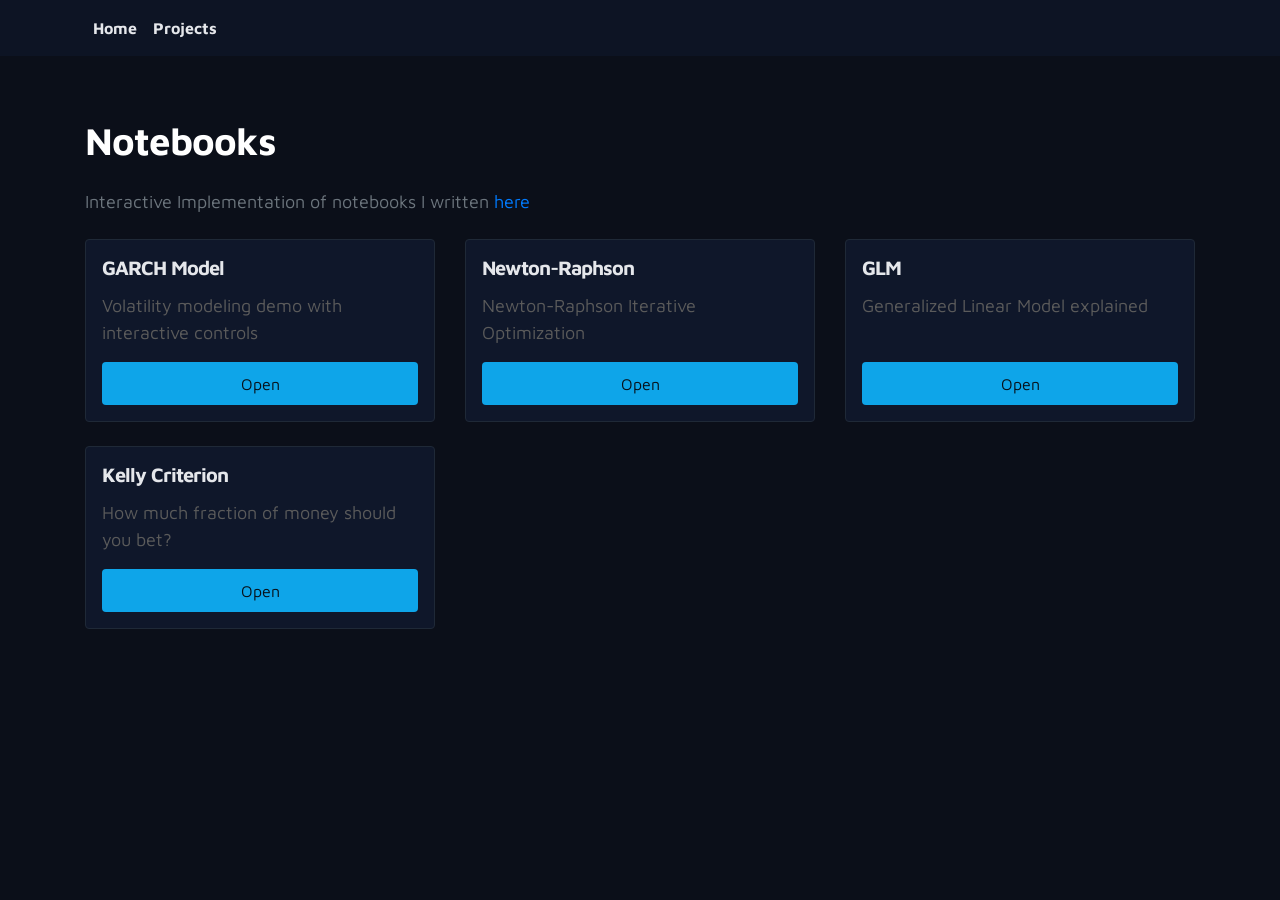
==== commit 55502408: "update" ====
--- a/notebooks.html
+++ b/notebooks.html
@@ -26,7 +26,7 @@
   <body>
     <nav class="navbar navbar-expand-lg fixed-top">
       <div class="container">
-        <a class="navbar-brand" href="./index.html">crxxom</a>
+        <!-- <a class="navbar-brand" href="./index.html">crxxom</a> -->
         <button class="navbar-toggler" type="button" data-bs-toggle="collapse" data-bs-target="#nav">
           <span class="navbar-toggler-icon"></span>
         </button>
@@ -42,28 +42,35 @@
 
     <main class="container">
       <section class="hero section">
-        <h2 class="fw-semibold mb-4">Notebooks</h2>
-        <p class="text-secondary mb-4">Dashboards and interactive models will be added here.</p>
+        <h2 class="fw-semibold mb-4 text-white">Notebooks</h2>
+        <p class="text-secondary mb-4">Interactive Implementation of notebooks I written <a href="https://github.com/crxxom/models">here</a></p>
         <div class="row g-5">
-          <div class="col-12 col-md-6 col-lg-4">
+          <div class="col-12 col-md-6 col-lg-4 mb-4">
             <div class="card h-100 p-3 d-flex flex-column">
               <h5 class="card-title">GARCH Model</h5>
-              <p class="card-text">Volatility modeling demo with interactive controls.</p>
+              <p class="card-text">Volatility modeling demo with interactive controls</p>
               <a class="btn btn-accent mt-auto" href="./notebooks/garch.html">Open</a>
             </div>
           </div>
-          <div class="col-12 col-md-6 col-lg-4">
+          <div class="col-12 col-md-6 col-lg-4 mb-4">
+            <div class="card h-100 p-3 d-flex flex-column">
+              <h5 class="card-title">Newton-Raphson</h5>
+              <p class="card-text">Newton-Raphson Iterative Optimization</p>
+              <a class="btn btn-accent mt-auto" href="./notebooks/newton_raphson.html">Open</a>
+            </div>
+          </div>
+          <div class="col-12 col-md-6 col-lg-4 mb-4">
             <div class="card h-100 p-3 d-flex flex-column">
               <h5 class="card-title">GLM</h5>
-              <p class="card-text">Generalized linear model demo.</p>
-              <a class="btn btn-accent mt-auto disabled" href="#" tabindex="-1" aria-disabled="true">Coming soon</a>
+              <p class="card-text">Generalized Linear Model explained</p>
+              <a class="btn btn-accent mt-auto" href="./notebooks/glm.html">Open</a>
             </div>
           </div>
-          <div class="col-12 col-md-6 col-lg-4">
+          <div class="col-12 col-md-6 col-lg-4 mb-4">
             <div class="card h-100 p-3 d-flex flex-column">
-              <h5 class="card-title">Linear Regression</h5>
-              <p class="card-text">OLS diagnostics demo.</p>
-              <a class="btn btn-accent mt-auto disabled" href="#" tabindex="-1" aria-disabled="true">Coming soon</a>
+              <h5 class="card-title">Kelly Criterion</h5>
+              <p class="card-text">How much fraction of money should you bet?</p>
+              <a class="btn btn-accent mt-auto" href="./notebooks/kelly_criterion.html">Open</a>
             </div>
           </div>
         </div>
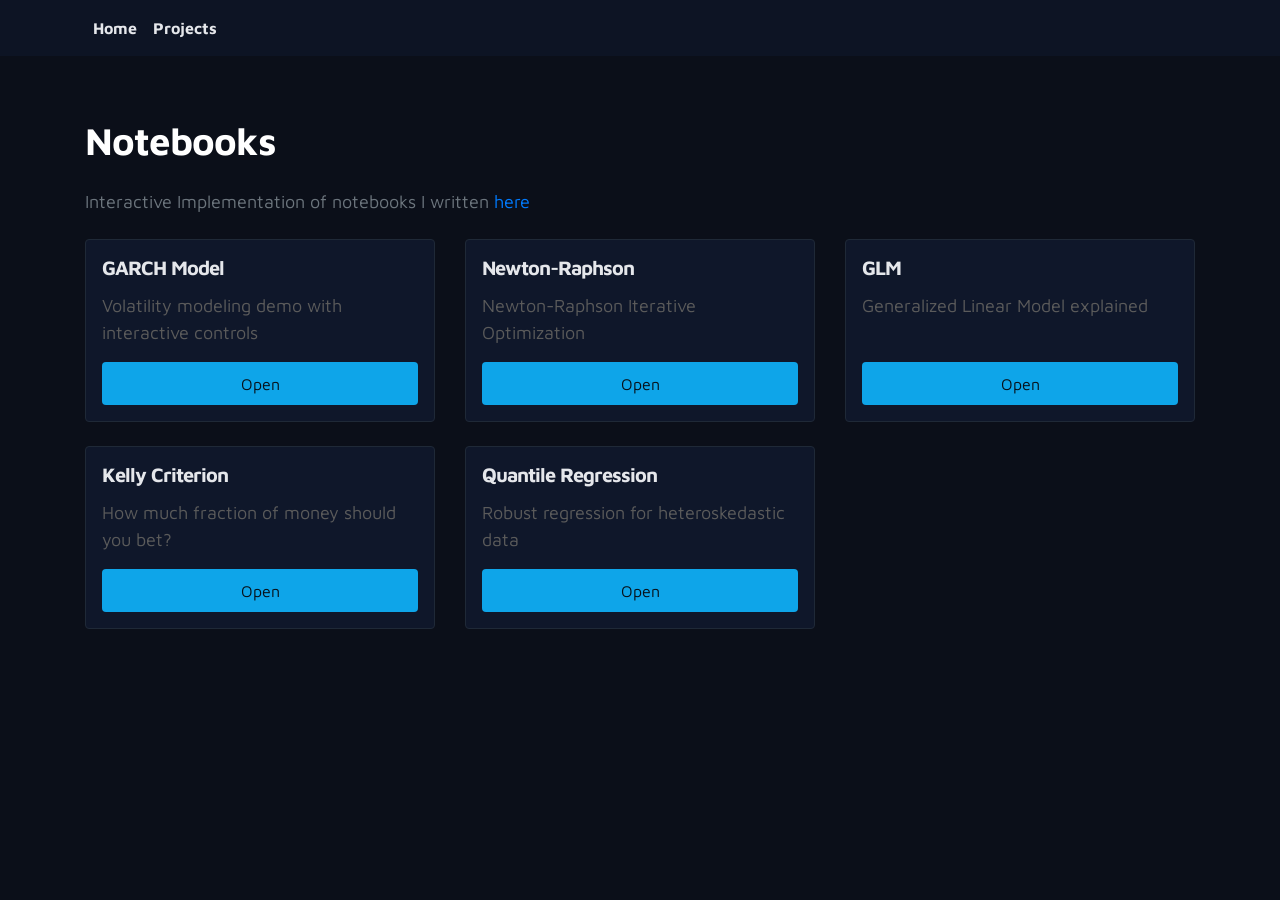
==== commit dae95c23: "update" ====
--- a/notebooks.html
+++ b/notebooks.html
@@ -73,6 +73,13 @@
               <a class="btn btn-accent mt-auto" href="./notebooks/kelly_criterion.html">Open</a>
             </div>
           </div>
+          <div class="col-12 col-md-6 col-lg-4 mb-4">
+            <div class="card h-100 p-3 d-flex flex-column">
+              <h5 class="card-title">Quantile Regression</h5>
+              <p class="card-text">Robust regression for heteroskedastic data</p>
+              <a class="btn btn-accent mt-auto" href="./notebooks/quantile_regression.html">Open</a>
+            </div>
+          </div>
         </div>
       </section>
     </main>
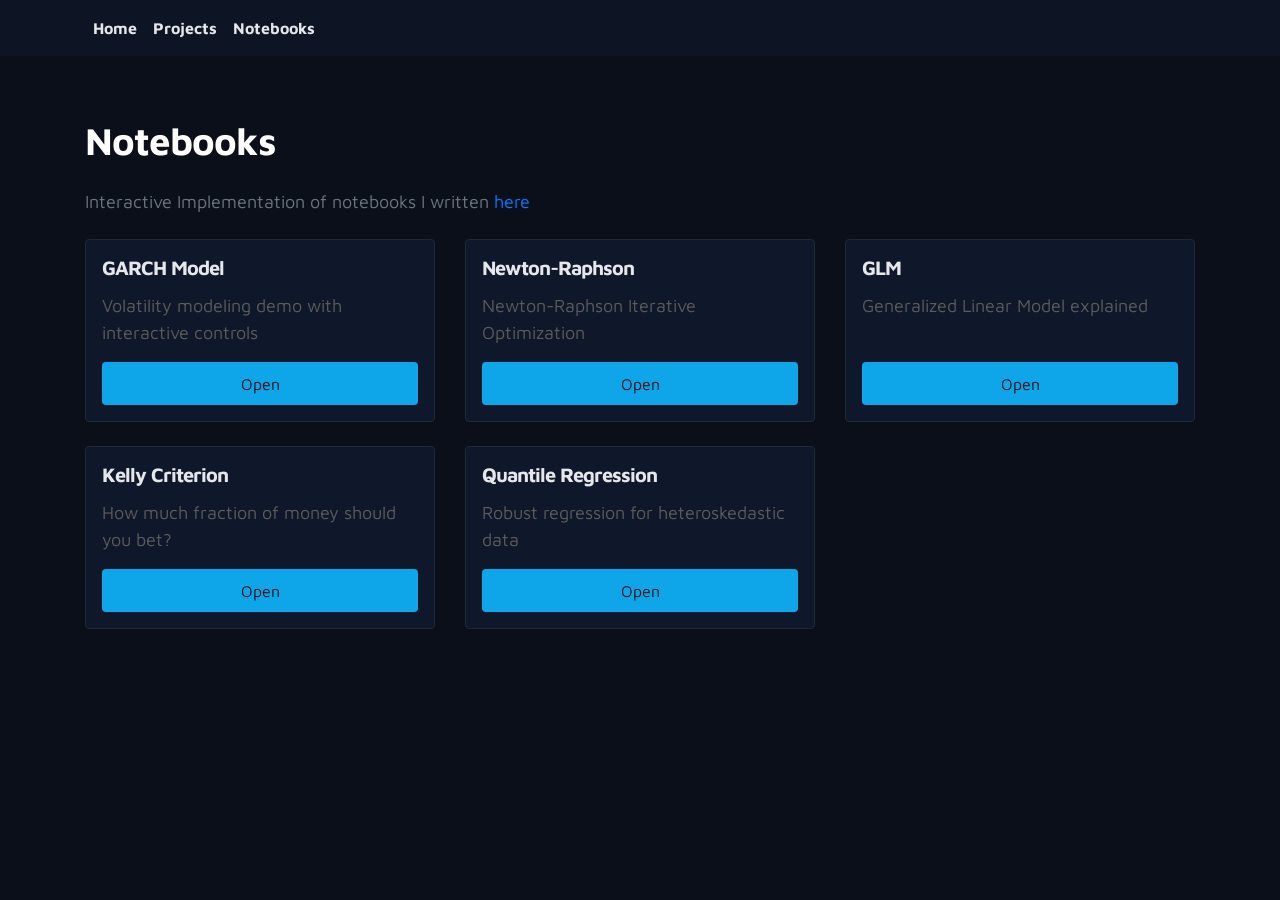
==== commit e92abd47: "update" ====
--- a/notebooks.html
+++ b/notebooks.html
@@ -34,7 +34,7 @@
           <ul class="navbar-nav ms-auto">
             <li class="nav-item"><a class="nav-link" href="./index.html">Home</a></li>
             <li class="nav-item"><a class="nav-link" href="./projects.html">Projects</a></li>
-            <!-- <li class="nav-item"><a class="nav-link" href="./notebooks.html">Notebooks</a></li> -->
+            <li class="nav-item"><a class="nav-link" href="./notebooks.html">Notebooks</a></li>
           </ul>
         </div>
       </div>
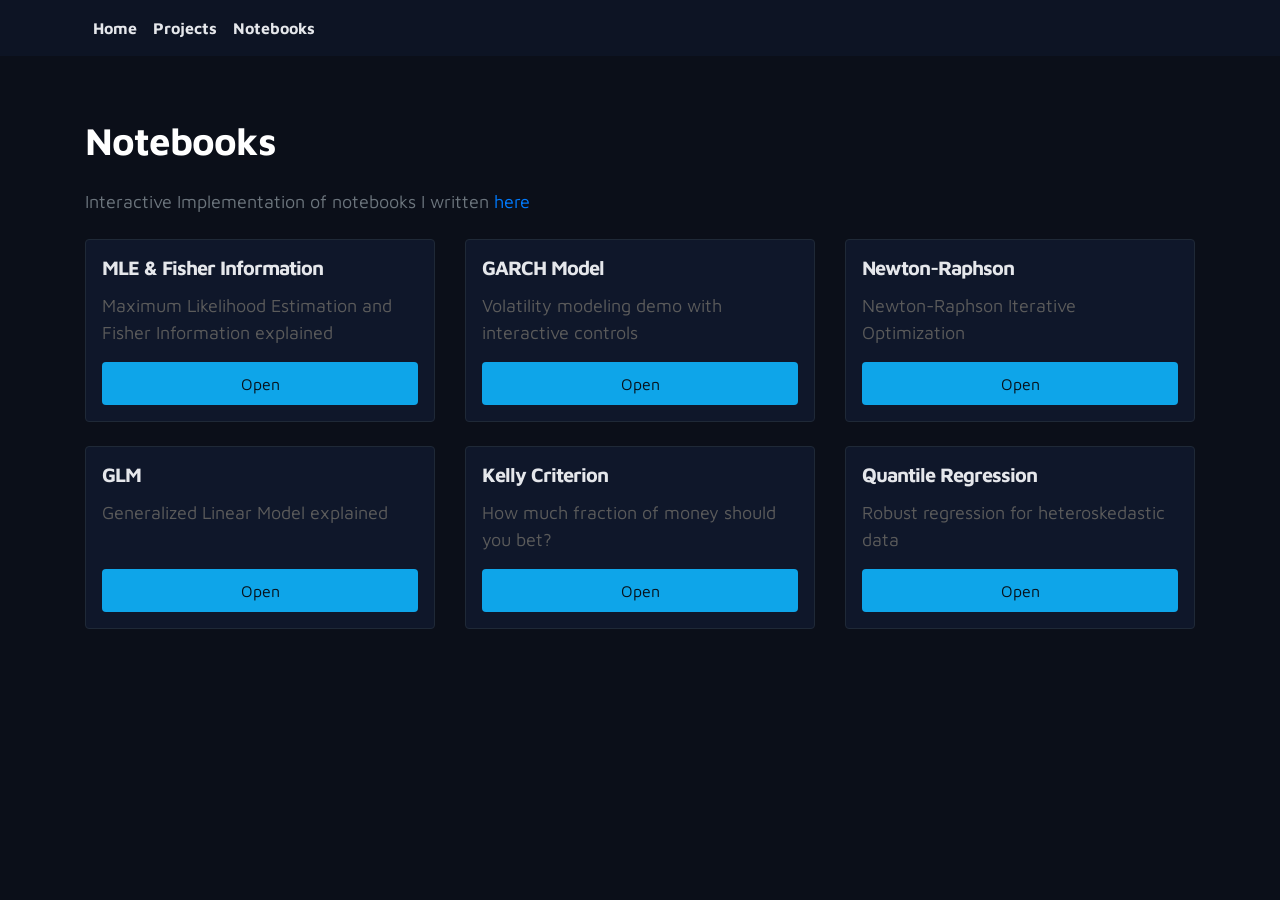
==== commit 85b6100f: "update" ====
--- a/notebooks.html
+++ b/notebooks.html
@@ -45,6 +45,13 @@
         <h2 class="fw-semibold mb-4 text-white">Notebooks</h2>
         <p class="text-secondary mb-4">Interactive Implementation of notebooks I written <a href="https://github.com/crxxom/models">here</a></p>
         <div class="row g-5">
+          <div class="col-12 col-md-6 col-lg-4 mb-4">
+            <div class="card h-100 p-3 d-flex flex-column">
+              <h5 class="card-title">MLE & Fisher Information</h5>
+              <p class="card-text">Maximum Likelihood Estimation and Fisher Information explained</p>
+              <a class="btn btn-accent mt-auto" href="./notebooks/fisher_information.html">Open</a>
+            </div>
+          </div>
           <div class="col-12 col-md-6 col-lg-4 mb-4">
             <div class="card h-100 p-3 d-flex flex-column">
               <h5 class="card-title">GARCH Model</h5>
